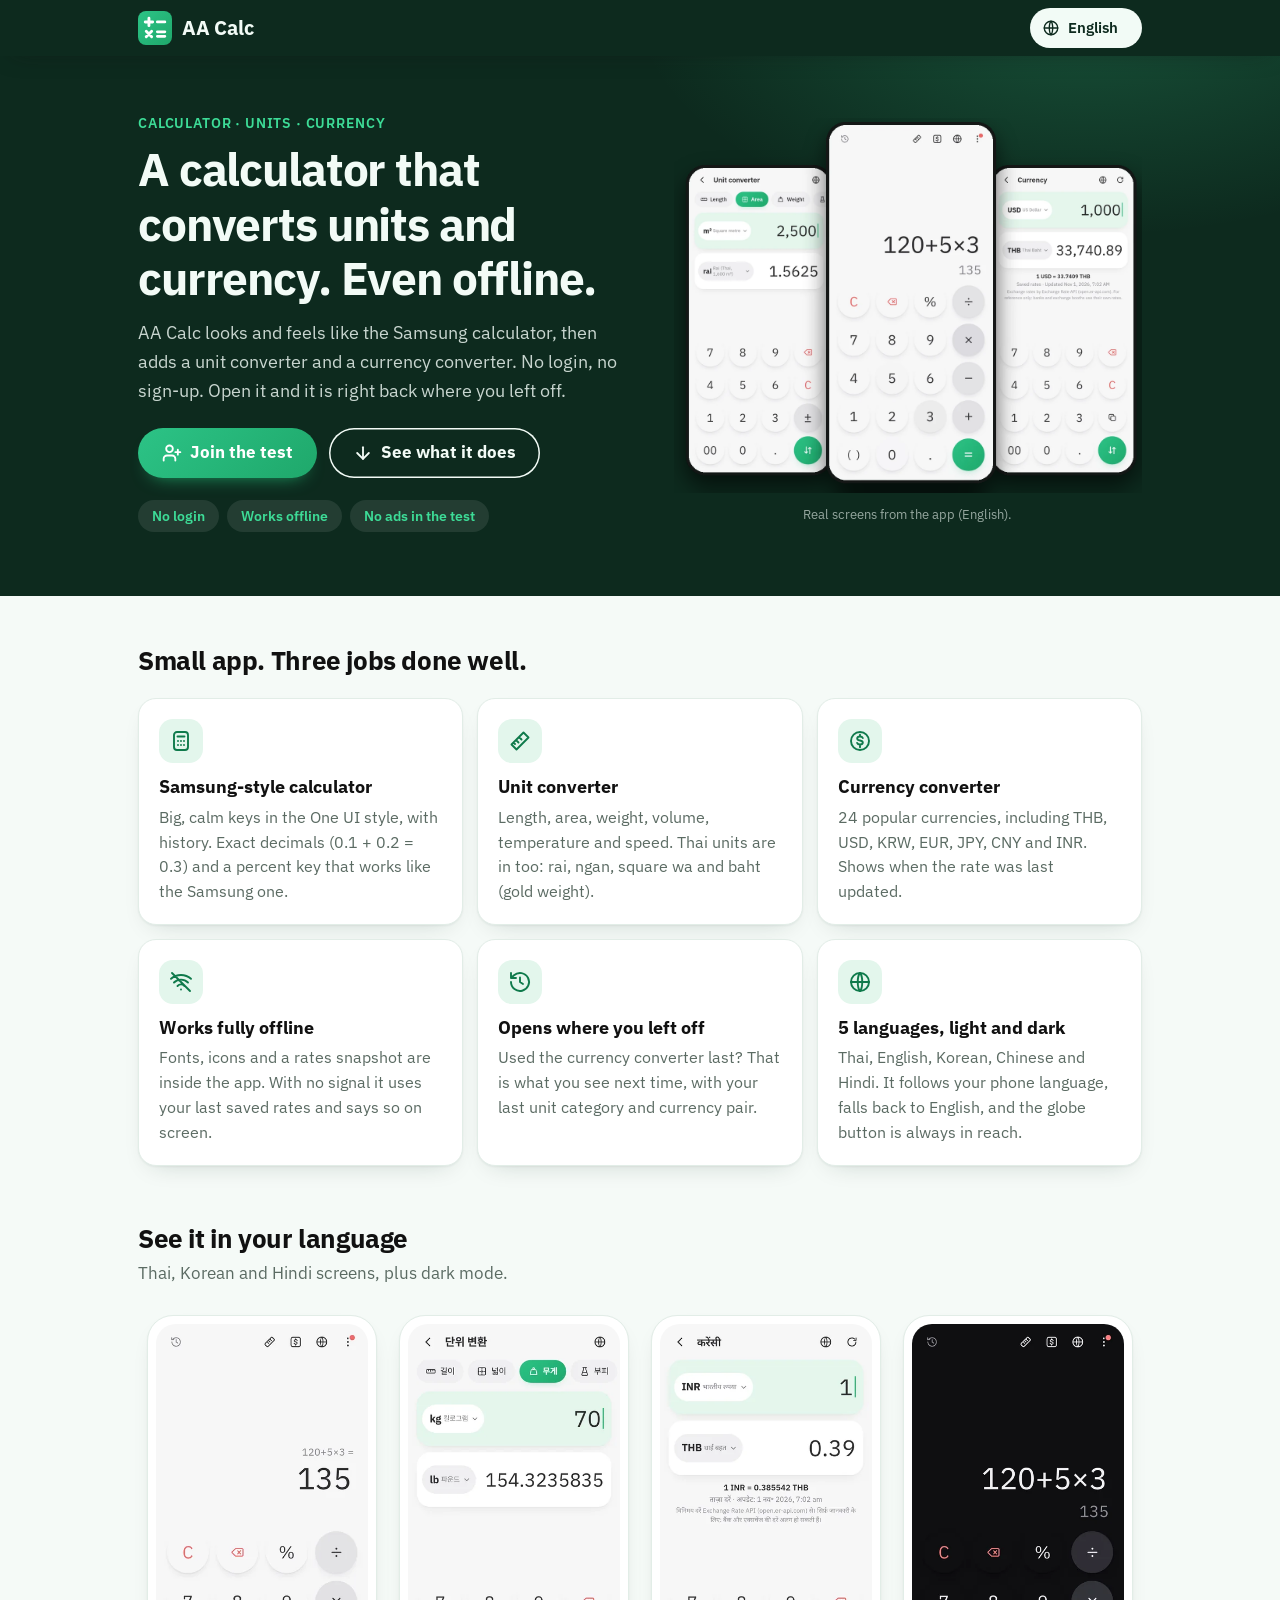
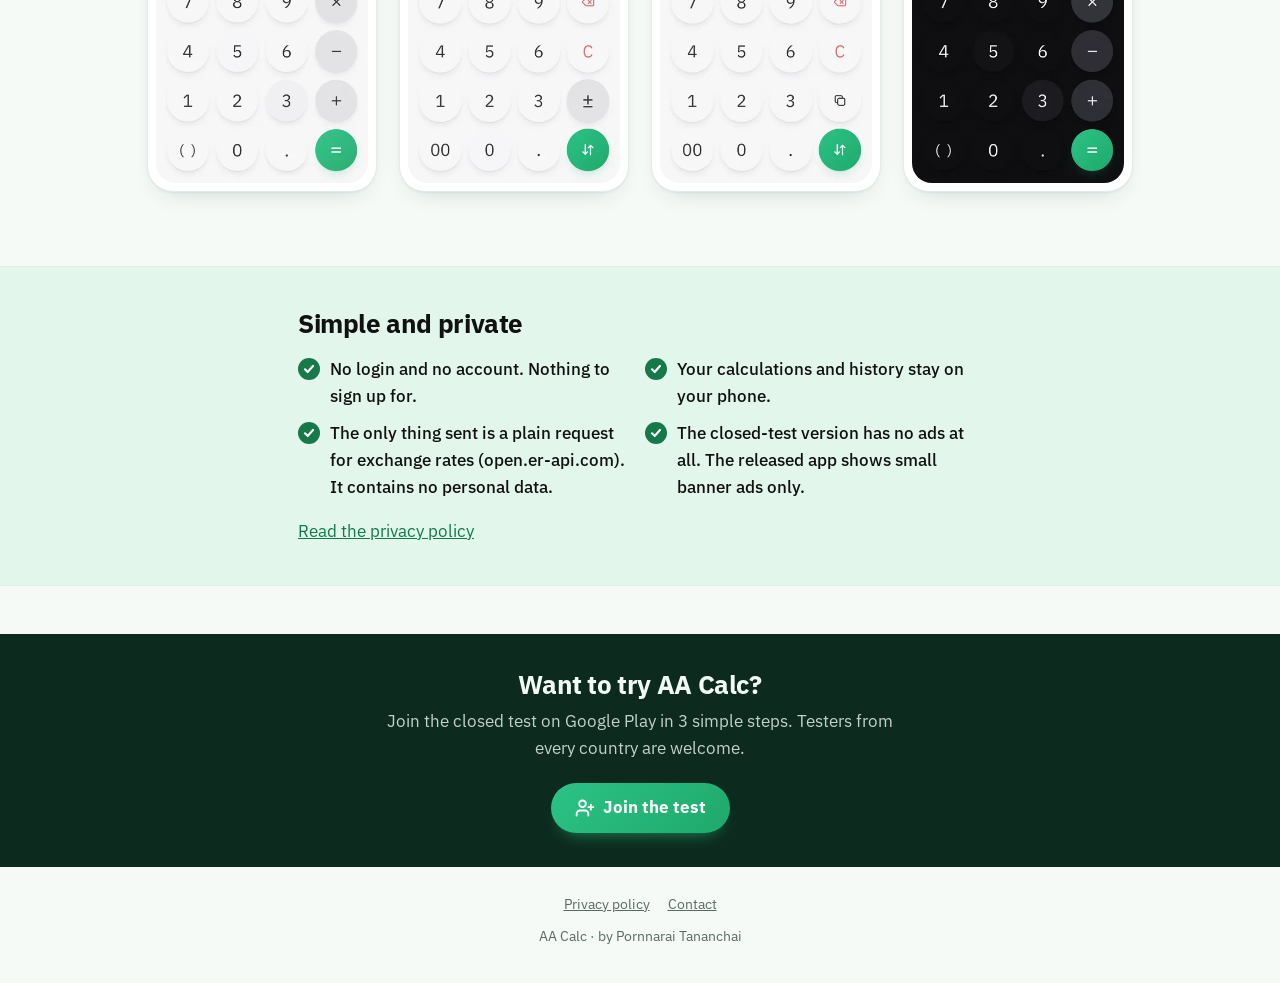
==== docs/index.html @ f70c4721 "AA Calc site: intro, tester join, privacy (5 languages), app version file, tests" ====
<!doctype html>
<html lang="en" data-lang="en">
<head>
<meta charset="utf-8">
<meta name="viewport" content="width=device-width, initial-scale=1, viewport-fit=cover">
<title>AA Calc — Offline Currency, Unit &amp; Calculator app</title>
<meta name="description" content="AA Calc is a Samsung-style calculator with a unit converter and a currency converter. It works fully offline, needs no login and speaks 5 languages. Join the Android closed test.">
<meta name="robots" content="index, follow">
<meta name="theme-color" content="#0d2a1e">
<meta name="color-scheme" content="light dark">
<link rel="canonical" href="https://motoraathailand.github.io/aacalc-site/">
<meta property="og:type" content="website"><meta property="og:site_name" content="AA Calc">
<meta property="og:title" content="AA Calc — Offline Currency, Unit &amp; Calculator app"><meta property="og:description" content="AA Calc is a Samsung-style calculator with a unit converter and a currency converter. It works fully offline, needs no login and speaks 5 languages. Join the Android closed test."><meta property="og:url" content="https://motoraathailand.github.io/aacalc-site/"><meta property="og:image" content="https://motoraathailand.github.io/aacalc-site/assets/img/og.jpg">
<meta name="twitter:card" content="summary_large_image"><meta name="twitter:title" content="AA Calc — Offline Currency, Unit &amp; Calculator app"><meta name="twitter:description" content="AA Calc is a Samsung-style calculator with a unit converter and a currency converter. It works fully offline, needs no login and speaks 5 languages. Join the Android closed test."><meta name="twitter:image" content="https://motoraathailand.github.io/aacalc-site/assets/img/og.jpg">
<link rel="icon" href="assets/icon.svg" type="image/svg+xml"><link rel="apple-touch-icon" href="assets/img/apple-touch-icon.png">
<script>/* language first: ?lang= > saved choice > browser language (th/en/ko/zh/hi by primary subtag) > English */
(function(){var L=['th','en','ko','zh','hi'],l='en',x=0,d=document.documentElement;try{var m=/[?&]lang=(\w\w)/.exec(location.search),s=localStorage.getItem('aacalc.site.lang'),a=navigator.languages&&navigator.languages.length?navigator.languages:[navigator.language],p='';if(m&&L.indexOf(m[1])>-1){l=m[1];x=1}else if(L.indexOf(s)>-1){l=s;x=1}else for(var i=0;i<a.length;i++){p=String(a[i]||'').toLowerCase().split(/[-_]/)[0];if(L.indexOf(p)>-1){l=p;break}}}catch(e){}window.__L=l;window.__LX=x;d.lang=l==='zh'?'zh-Hans':l;d.setAttribute('data-lang',l);if(l!=='en'){d.className+=' lw';setTimeout(function(){d.className=d.className.replace(/\blw\b/,'')},1500)}})();</script>
<link rel="stylesheet" href="assets/motion.css">
<link rel="stylesheet" href="assets/site.css">
</head>
<body data-page="index" data-lang-root>
<header class="hd"><div class="hd-in"><a class="logo" href="index.html" data-int aria-label="AA Calc"><svg viewBox="0 0 64 64" aria-hidden="true"><defs><linearGradient id="lg" x1="0" y1="0" x2="1" y2="1"><stop offset="0" stop-color="#2cc386"/><stop offset="1" stop-color="#1fa86b"/></linearGradient></defs><rect width="64" height="64" rx="15" fill="url(#lg)"/><g stroke="#fff" stroke-width="5.400" stroke-linecap="round" fill="none"><path d="M20.600 13.600v14M13.600 20.600h14M36.500 20.500h14M15.500 38.300l10.200 10.200M25.700 38.300L15.500 48.500M36.500 39.200h14M36.500 47.700h14"/></g></svg><span>AA Calc</span></a><label class="lang"><svg viewBox="0 0 24 24" width="18" height="18" fill="none" stroke="currentColor" stroke-width="1.8" stroke-linecap="round" aria-hidden="true"><circle cx="12" cy="12" r="9"/><path d="M3 12h18M12 3c3 3.200 3 14.800 0 18M12 3c-3 3.200-3 14.800 0 18"/></svg><select id="lang" data-aria="langLabel" aria-label="Language"><option value="th">ไทย</option><option value="en" selected>English</option><option value="ko">한국어</option><option value="zh">简体中文</option><option value="hi">हिन्दी</option></select></label></div></header>
<main id="main">
<section class="hero"><div class="wrap hero-in">
  <div>
    <p data-t="eyebrow" class="eyebrow">Calculator · Units · Currency</p>
    <h1 data-t="h1">A calculator that converts units and currency. Even offline.</h1>
    <p data-t="lead" class="lead">AA Calc looks and feels like the Samsung calculator, then adds a unit converter and a currency converter. No login, no sign-up. Open it and it is right back where you left off.</p>
    <div class="cta"><a class="btn" data-press data-ripple data-int href="join.html"><svg viewBox="0 0 24 24" aria-hidden="true"><path d="M16 21v-2a4 4 0 0 0-4-4H6a4 4 0 0 0-4 4v2"/><circle cx="9" cy="7" r="4"/><line x1="19" x2="19" y1="8" y2="14"/><line x1="22" x2="16" y1="11" y2="11"/></svg><span data-t="ctaJoin">Join the test</span></a><a class="btn ghost" data-press data-ripple href="#features"><svg viewBox="0 0 24 24" aria-hidden="true"><path d="M12 5v14"/><path d="m19 12-7 7-7-7"/></svg><span data-t="ctaMore">See what it does</span></a></div>
    <ul class="chips" data-stagger><li data-t="chip1">No login</li><li data-t="chip2">Works offline</li><li data-t="chip3">No ads in the test</li></ul>
  </div>
  <figure class="hero-shot"><img src="assets/img/hero.webp" width="1200" height="960" alt="Three AA Calc screens on phones: the unit converter, the calculator and the currency converter" data-alt="shotAlt" fetchpriority="high"><figcaption data-t="shotCap">Real screens from the app (English).</figcaption></figure>
</div></section>
<section class="s" id="features"><div class="wrap">
  <h2 data-t="featH">Small app. Three jobs done well.</h2>
  <ul class="grid"><li class="card" data-reveal style="--i:0"><div class="ic"><svg viewBox="0 0 24 24" aria-hidden="true"><rect x="5" y="3" width="14" height="18" rx="3"/><path d="M8.500 7.500h7M9 12h.01M12 12h.01M15 12h.01M9 16h.01M12 16h.01M15 16h.01"/></svg></div><h3 data-t="f1t">Samsung-style calculator</h3><p data-t="f1d">Big, calm keys in the One UI style, with history. Exact decimals (0.1 + 0.2 = 0.3) and a percent key that works like the Samsung one.</p></li><li class="card" data-reveal style="--i:1"><div class="ic"><svg viewBox="0 0 24 24" aria-hidden="true"><path d="M3.500 15.500l12-12 5 5-12 12zM8 11l2.500 2.500M11 8l2.500 2.500M5.500 13.500L7 15"/></svg></div><h3 data-t="f2t">Unit converter</h3><p data-t="f2d">Length, area, weight, volume, temperature and speed. Thai units are in too: rai, ngan, square wa and baht (gold weight).</p></li><li class="card" data-reveal style="--i:2"><div class="ic"><svg viewBox="0 0 24 24" aria-hidden="true"><circle cx="12" cy="12" r="9"/><path d="M14.800 9c-.4-1-1.400-1.500-2.800-1.500-1.700 0-2.800.8-2.800 2s1 1.700 2.800 2 2.800.8 2.800 2-1.100 2-2.800 2c-1.500 0-2.500-.6-2.900-1.600M12 5.800v1.700M12 16.500v1.700"/></svg></div><h3 data-t="f3t">Currency converter</h3><p data-t="f3d">24 popular currencies, including THB, USD, KRW, EUR, JPY, CNY and INR. Shows when the rate was last updated.</p></li><li class="card" data-reveal style="--i:0"><div class="ic"><svg viewBox="0 0 24 24" aria-hidden="true"><path d="M2 8.800a15 15 0 0 1 20 0M5 12.500a10 10 0 0 1 14 0M8.500 16a5 5 0 0 1 7 0M12 19.500h.01M3 3l18 18"/></svg></div><h3 data-t="f4t">Works fully offline</h3><p data-t="f4d">Fonts, icons and a rates snapshot are inside the app. With no signal it uses your last saved rates and says so on screen.</p></li><li class="card" data-reveal style="--i:1"><div class="ic"><svg viewBox="0 0 24 24" aria-hidden="true"><path d="M3 12a9 9 0 1 0 3-6.700L3 8M3 3v5h5M12 7.500V12l3 2"/></svg></div><h3 data-t="f5t">Opens where you left off</h3><p data-t="f5d">Used the currency converter last? That is what you see next time, with your last unit category and currency pair.</p></li><li class="card" data-reveal style="--i:2"><div class="ic"><svg viewBox="0 0 24 24" aria-hidden="true"><circle cx="12" cy="12" r="9"/><path d="M3 12h18M12 3c3 3.200 3 14.800 0 18M12 3c-3 3.200-3 14.800 0 18"/></svg></div><h3 data-t="f6t">5 languages, light and dark</h3><p data-t="f6d">Thai, English, Korean, Chinese and Hindi. It follows your phone language, falls back to English, and the globe button is always in reach.</p></li></ul>
</div></section>
<section class="s"><div class="wrap">
  <h2 data-t="shotsH">See it in your language</h2><p data-t="shotsD" class="sub">Thai, Korean and Hindi screens, plus dark mode.</p>
  <div class="shots"><figure data-reveal><img src="assets/img/shot-th.webp" width="390" height="844" loading="lazy" alt="The AA Calc calculator in Thai" data-alt="g1Alt"></figure><figure data-reveal style="--i:1"><img src="assets/img/shot-ko.webp" width="390" height="844" loading="lazy" alt="The AA Calc unit converter in Korean" data-alt="g2Alt"></figure><figure data-reveal style="--i:2"><img src="assets/img/shot-hi.webp" width="390" height="844" loading="lazy" alt="The AA Calc currency converter in Hindi" data-alt="g3Alt"></figure><figure data-reveal style="--i:3"><img src="assets/img/shot-dark.webp" width="390" height="844" loading="lazy" alt="The AA Calc calculator in dark mode" data-alt="g4Alt"></figure></div>
</div></section>
<section class="band"><div class="wrap narrow">
  <h2 data-t="trustH">Simple and private</h2>
  <ul class="trust"><li data-t="trust1">No login and no account. Nothing to sign up for.</li><li data-t="trust2">Your calculations and history stay on your phone.</li><li data-t="trust3">The only thing sent is a plain request for exchange rates (open.er-api.com). It contains no personal data.</li><li data-t="trust4">The closed-test version has no ads at all. The released app shows small banner ads only.</li></ul>
  <p style="margin-top:16px"><a href="privacy.html" data-int data-t="trustLink">Read the privacy policy</a></p>
</div></section>
<section class="joincta"><div class="wrap">
  <h2 data-t="joinH">Want to try AA Calc?</h2><p data-t="joinD">Join the closed test on Google Play in 3 simple steps. Testers from every country are welcome.</p>
  <a class="btn" data-press data-ripple data-int href="join.html"><svg viewBox="0 0 24 24" aria-hidden="true"><path d="M16 21v-2a4 4 0 0 0-4-4H6a4 4 0 0 0-4 4v2"/><circle cx="9" cy="7" r="4"/><line x1="19" x2="19" y1="8" y2="14"/><line x1="22" x2="16" y1="11" y2="11"/></svg><span data-t="joinB">Join the test</span></a>
</div></section>
</main>
<footer class="ft"><div class="wrap"><div class="links"><a href="privacy.html" data-int data-t="privacy">Privacy policy</a><a href="mailto:motoraathailand@gmail.com" data-t="contact">Contact</a></div><p data-t="made">AA Calc · by Pornnarai Tananchai</p></div></footer>
<script src="assets/strings.js"></script>
<script src="assets/motion.js"></script>
<script src="assets/site.js"></script>
</body>
</html>
---- docs/assets/motion.css ----
/* ======================================================================================================
   AA 앱 공통 모션 표준 — motion.css  (v1, 2026-10-30, 가이드: /workspace/shared/motion-guide.md)
   프레임워크 없음 · 앱 전용 코드 없음 · 앱마다 이 파일을 "복사"해서 쓴다(링크 금지, 양도 대비).
   규칙: transform / opacity 만 움직인다 · 220~450ms(시트·화면 최대 520ms) · 탭을 절대 막지 않는다(fill-mode backwards)
         prefers-reduced-motion 이면 전부 꺼진다(파일 맨 아래).  색 전환(background/border/color)만 예외로 허용(레이아웃 영향 없음).
   ====================================================================================================== */

:root {
  /* ---- 곡선 ---- */
  --m-ease-out: cubic-bezier(.22, 1, .36, 1);     /* 등장·이동의 기본: 빠르게 시작해 아주 부드럽게 멈춤 */
  --m-ease:     cubic-bezier(.4, 0, .2, 1);       /* 표준 이동·색 전환 */
  --m-ease-in:  cubic-bezier(.4, 0, 1, 1);        /* 퇴장(사라질 때) */
  --m-spring:   cubic-bezier(.22, 1, .36, 1);     /* 스프링(오버슈트 없음, 임계감쇠). 아래 @supports 에서 linear() 근사로 교체 */
  /* ---- 길이 ---- */
  --m-fast: 220ms;      /* 눌림 복귀, 칩·알약, 작은 요소 */
  --m-base: 320ms;      /* 카드·목록 한 줄 등장, 언어 전환, 토스트 퇴장 */
  --m-slow: 450ms;      /* 숫자 롤업, 리플, 토스트 등장, 핀 드롭, 즐겨찾기 팝 */
  --m-screen: 400ms;    /* 화면 전환(공유 축 페이드 + 작은 이동) */
  --m-drawer: 440ms;
  --m-sheet: 520ms;     /* 하단 시트·모달: 가장 긴 값 */
  --m-exit: 240ms;      /* 퇴장은 등장보다 짧게 */
  /* ---- 목록 ---- */
  --m-stagger: 36ms;    /* 줄 사이 간격(30~45ms). 최대 10단계 → 마지막 줄도 ≤ 0.36s 만 기다림 */
  --m-shift: 14px;      /* 카드가 올라오는 거리 */
  --m-shift-x: 24px;    /* 화면이 옆에서 들어오는 거리(공유 축) */
}
@supports (animation-timing-function: linear(0, 1)) {
  :root { --m-spring: linear(0, 0.075, 0.228, 0.391, 0.537, 0.657, 0.751, 0.822, 0.874, 0.912, 0.939, 0.958, 0.971, 0.98, 0.987, 0.991, 0.994, 0.996, 0.997, 0.998, 1); }  /* x = 1-(1+9t)e^(-9t) */
}

/* ---------- keyframes (전부 transform / opacity 만) ---------- */
@keyframes m-rise      { from { opacity: 0; transform: translate3d(0, var(--m-shift), 0); } to { opacity: 1; transform: none; } }
@keyframes m-in-x      { from { opacity: 0; transform: translate3d(var(--m-shift-x), 0, 0); } to { opacity: 1; transform: none; } }
@keyframes m-in-x-back { from { opacity: 0; transform: translate3d(calc(var(--m-shift-x) * -.75), 0, 0); } to { opacity: 1; transform: none; } }
@keyframes m-sheet-up  { from { opacity: 0; transform: translate3d(0, 40px, 0); } to { opacity: 1; transform: none; } }
@keyframes m-fade-in   { from { opacity: 0; } to { opacity: 1; } }
@keyframes m-fade-out  { from { opacity: 1; } to { opacity: 0; } }
@keyframes m-drawer-in  { from { transform: translate3d(-100%, 0, 0); } to { transform: none; } }
@keyframes m-drawer-out { from { transform: none; } to { transform: translate3d(-100%, 0, 0); } }
@keyframes m-scale-in  { from { opacity: .35; transform: scale(.9); } to { opacity: 1; transform: none; } }
@keyframes m-pop       { 0% { transform: scale(.7); } 55% { transform: scale(1.08); } 100% { transform: scale(1); } }   /* 즐겨찾기 별: 유일하게 오버슈트(8%)를 쓰는 곳 */
@keyframes m-ring      { from { opacity: .45; transform: scale(.94); } to { opacity: 0; transform: scale(var(--m-ring-scale, 1.12)); } }   /* 누른 컨트롤 주위로 퍼지는 링 (::after). 넓은 버튼은 --m-ring-scale 을 1.04~1.08 로 줄여 화면 밖으로 새지 않게 */
@keyframes m-ripple    { from { opacity: .16; transform: scale(.15); } 60% { opacity: .08; } to { opacity: 0; transform: scale(1); } }
@keyframes m-drop      { 0% { opacity: 0; transform: translate3d(0, -1.25rem, 0) scale(.9); } 100% { opacity: 1; transform: none; } }
@keyframes m-toast-in  { from { opacity: 0; transform: translate3d(0, 22px, 0) scale(.98); } to { opacity: 1; transform: none; } }
@keyframes m-toast-out { from { opacity: 1; transform: none; } to { opacity: 0; transform: translate3d(0, 18px, 0) scale(.98); } }
@keyframes m-lang      { from { opacity: .25; } to { opacity: 1; } }
@keyframes m-shimmer   { from { transform: translate3d(-100%, 0, 0); } to { transform: translate3d(100%, 0, 0); } }     /* 반짝임은 ::after 를 옮김(배경 위치 애니메이션 금지) */
@keyframes m-breathe   { 0%, 100% { transform: scale(1); } 50% { transform: scale(1.05); } }

/* ---------- 한 번 재생하는 등장 클래스 (JS 가 붙였다 뗀다; 둘 다 backwards: 끝나면 아무것도 숨겨지거나 밀려 있지 않음) ---------- */
.m-rise, .m-stagger { animation: m-rise var(--m-base) var(--m-ease-out) backwards; will-change: transform, opacity; }
.m-stagger { animation-delay: calc(var(--i, 0) * var(--m-stagger)); animation-duration: var(--m-slow); }
.m-screen-fwd  { animation: m-in-x var(--m-screen) var(--m-ease-out) backwards; will-change: transform, opacity; }       /* 공유 축: 앞으로 */
.m-screen-back { animation: m-in-x-back var(--m-screen) var(--m-ease-out) backwards; will-change: transform, opacity; }  /* 공유 축: 뒤로 */
.m-sheet       { animation: m-sheet-up var(--m-sheet) var(--m-ease-out) backwards; will-change: transform, opacity; }
.m-fade        { animation: m-fade-in var(--m-base) var(--m-ease) backwards; }
.m-scale-in    { animation: m-scale-in var(--m-base) var(--m-ease-out) backwards; will-change: transform, opacity; }
.m-pop         { animation: m-pop var(--m-slow) var(--m-ease-out); transform-origin: 50% 50%; transform-box: fill-box; will-change: transform; }
.m-ring        { position: relative; }
.m-ring::after { content: ''; position: absolute; inset: 0; border-radius: inherit; pointer-events: none; border: 2px solid currentColor; animation: m-ring var(--m-slow) var(--m-ease-out) forwards; }
.m-drop        { animation: m-drop var(--m-slow) var(--m-ease-out) backwards; animation-delay: var(--d, 0ms); transform-origin: 50% 100%; }
.m-toast       { animation: m-toast-in var(--m-slow) var(--m-ease-out) backwards; }
.m-toast.m-out { animation: m-toast-out var(--m-exit) var(--m-ease-in) forwards; }
.m-lang        { animation: m-lang var(--m-base) var(--m-ease) both; }
.m-scrim-in    { animation: m-fade-in var(--m-drawer) var(--m-ease) backwards; }
.m-drawer-in   { animation: m-drawer-in var(--m-drawer) var(--m-ease-out) backwards; will-change: transform; }
.m-drawer-out  { animation: m-drawer-out var(--m-exit) var(--m-ease-in) forwards; }
.m-scrim-out   { animation: m-fade-out var(--m-exit) var(--m-ease-in) forwards; }
.m-breathe     { animation: m-breathe 2.4s var(--m-ease) infinite; }   /* 아바타 등 "살아 있음" 표시용 */

/* ---------- 누름 피드백: 눌리면 .97 로 살짝, 떼면 스프링(오버슈트 없음)으로 복귀. data-press 또는 앱이 자기 선택자에 같은 규칙을 쓴다 ---------- */
[data-press] { transition: transform var(--m-fast) var(--m-spring); }
[data-press]:active { transform: scale(.97); transition-duration: 120ms; }

/* ---------- 리플 (motion.js 가 .m-rip-w 래퍼를 넣는다; 래퍼는 누른 컨트롤 안에서 잘림) ---------- */
.m-rip-w { position: absolute; inset: 0; border-radius: inherit; overflow: hidden; pointer-events: none; }
.m-rip-w i { position: absolute; border-radius: 50%; background: currentColor; opacity: 0; transform: scale(.15); animation: m-ripple var(--m-slow) var(--m-ease-out) forwards; will-change: transform, opacity; }

/* ---------- 숫자 롤업: 진짜 글자는 처음부터 최종값, 장식용 복사본(::after)이 올라간다 ---------- */
.m-rolling { position: relative; -webkit-text-fill-color: transparent; }
.m-rolling::after { content: attr(data-roll); position: absolute; left: 0; top: 0; white-space: nowrap; -webkit-text-fill-color: currentColor; }

/* ---------- 스켈레톤: 배경 위치가 아니라 ::after 를 translate 로 움직인다 ---------- */
.m-skeleton { position: relative; overflow: hidden; background: color-mix(in srgb, currentColor 8%, transparent); }
.m-skeleton::after { content: ''; position: absolute; inset: 0; background: linear-gradient(100deg, transparent 20%, color-mix(in srgb, currentColor 10%, transparent) 50%, transparent 80%); animation: m-shimmer 1.6s var(--m-ease) infinite; will-change: transform; }

/* ---------- 스크롤 등장: [data-reveal] (motion.js 의 IntersectionObserver 가 .m-in 을 붙임) ---------- */
[data-reveal] { opacity: 0; transform: translate3d(0, var(--m-shift), 0); transition: opacity var(--m-slow) var(--m-ease-out), transform var(--m-slow) var(--m-ease-out); transition-delay: calc(var(--i, 0) * var(--m-stagger)); }
[data-reveal].m-in { opacity: 1; transform: none; }
html:not(.m-js) [data-reveal] { opacity: 1; transform: none; }   /* JS 가 없으면 숨기지 않는다 */

/* ---------- 동작 줄이기: 전부 끈다. 아무것도 숨겨지거나 밀려 있지 않다 ---------- */
@media (prefers-reduced-motion: reduce) {
  *, *::before, *::after { animation: none !important; transition: none !important; scroll-behavior: auto !important; }
  [data-reveal] { opacity: 1 !important; transform: none !important; }
  [data-press]:active { transform: none !important; }
  .m-rip-w { display: none; }
}
---- docs/assets/site.css ----
/* AA Calc site — white/mint + deep green hero + brand green #1ea869 (theme-base.md AA Calc row; tokens from /workspace/aacalc/styles.css).
   Motion = shared AA motion standard only (motion.css tokens --m-*; data-reveal / data-stagger / data-press / data-ripple). Reduced motion: motion.css turns everything off. */
@font-face{font-family:'IBM Plex Sans';font-display:swap;font-weight:400;src:url(fonts/ibm-plex-sans-latin-ext-400-normal.woff2) format("woff2");unicode-range:U+0100-02BA,U+02BD-02C5,U+02C7-02CC,U+02CE-02D7,U+02DD-02FF,U+0304,U+0308,U+0329,U+1D00-1DBF,U+1E00-1E9F,U+1EF2-1EFF,U+2020,U+20A0-20AB,U+20AD-20C0,U+2113,U+2C60-2C7F,U+A720-A7FF}
@font-face{font-family:'IBM Plex Sans';font-display:swap;font-weight:600;src:url(fonts/ibm-plex-sans-latin-ext-600-normal.woff2) format("woff2");unicode-range:U+0100-02BA,U+02BD-02C5,U+02C7-02CC,U+02CE-02D7,U+02DD-02FF,U+0304,U+0308,U+0329,U+1D00-1DBF,U+1E00-1E9F,U+1EF2-1EFF,U+2020,U+20A0-20AB,U+20AD-20C0,U+2113,U+2C60-2C7F,U+A720-A7FF}
@font-face{font-family:'IBM Plex Sans';font-display:swap;font-weight:400;src:url(fonts/ibm-plex-sans-latin-400-normal.woff2) format("woff2");unicode-range:U+0000-00FF,U+0131,U+0152-0153,U+02BB-02BC,U+02C6,U+02DA,U+02DC,U+2000-206F,U+20AC,U+2122,U+2190-2193,U+2212,U+2215,U+FEFF,U+FFFD}
@font-face{font-family:'IBM Plex Sans';font-display:swap;font-weight:500;src:url(fonts/ibm-plex-sans-latin-500-normal.woff2) format("woff2");unicode-range:U+0000-00FF,U+0131,U+0152-0153,U+02BB-02BC,U+02C6,U+02DA,U+02DC,U+2000-206F,U+20AC,U+2122,U+2190-2193,U+2212,U+2215,U+FEFF,U+FFFD}
@font-face{font-family:'IBM Plex Sans';font-display:swap;font-weight:600;src:url(fonts/ibm-plex-sans-latin-600-normal.woff2) format("woff2");unicode-range:U+0000-00FF,U+0131,U+0152-0153,U+02BB-02BC,U+02C6,U+02DA,U+02DC,U+2000-206F,U+20AC,U+2122,U+2190-2193,U+2212,U+2215,U+FEFF,U+FFFD}
@font-face{font-family:'IBM Plex Sans';font-display:swap;font-weight:700;src:url(fonts/ibm-plex-sans-latin-700-normal.woff2) format("woff2");unicode-range:U+0000-00FF,U+0131,U+0152-0153,U+02BB-02BC,U+02C6,U+02DA,U+02DC,U+2000-206F,U+20AC,U+2122,U+2190-2193,U+2212,U+2215,U+FEFF,U+FFFD}
@font-face{font-family:'IBM Plex Sans Thai';font-display:swap;font-weight:400;src:url(fonts/ibm-plex-sans-thai-thai-400-normal.woff2) format("woff2");unicode-range:U+02D7,U+0303,U+0331,U+0E01-0E5B,U+200C-200D,U+25CC}
@font-face{font-family:'IBM Plex Sans Thai';font-display:swap;font-weight:500;src:url(fonts/ibm-plex-sans-thai-thai-500-normal.woff2) format("woff2");unicode-range:U+02D7,U+0303,U+0331,U+0E01-0E5B,U+200C-200D,U+25CC}
@font-face{font-family:'IBM Plex Sans Thai';font-display:swap;font-weight:600;src:url(fonts/ibm-plex-sans-thai-thai-600-normal.woff2) format("woff2");unicode-range:U+02D7,U+0303,U+0331,U+0E01-0E5B,U+200C-200D,U+25CC}
@font-face{font-family:'IBM Plex Sans Thai';font-display:swap;font-weight:700;src:url(fonts/ibm-plex-sans-thai-thai-700-normal.woff2) format("woff2");unicode-range:U+02D7,U+0303,U+0331,U+0E01-0E5B,U+200C-200D,U+25CC}

:root{
  --bg:#f5faf7; --surface:#ffffff; --ink:#111111; --muted:#5b6b63; --line:#e2ede7; --soft:#eef6f1;
  --brand:#1ea869; --brand-ink:#0f7a4b; --brand-soft:#e3f6ec; --on-brand:#ffffff; --brand-grad:linear-gradient(135deg,#2cc386 0%,#1fa86b 100%);
  --charcoal:#0d2a1e; --on-charcoal:#f2fbf6; --gold-on-dark:#3ddc97; --ok:#16794a; --ok-soft:#eaf7ef; --warn:#7a2318; --warn-soft:#fff3ef; --warn-line:#e08a6d;
  --shadow:0 1px 2px rgba(13,42,30,.05),0 10px 26px -14px rgba(13,42,30,.22);
  --radius:18px; --hd:56px;
  --font:"IBM Plex Sans","IBM Plex Sans Thai",system-ui,-apple-system,"Segoe UI",Roboto,sans-serif;
}
@media (prefers-color-scheme:dark){
  :root{--bg:#0e0e12;--surface:#17171d;--ink:#f2f2f5;--muted:#a0a0ab;--line:#2a2a33;--soft:#1f1f27;--brand:#3ddc97;--brand-ink:#3ddc97;--brand-soft:#14301f;--charcoal:#08140f;--warn:#ffb4a0;--warn-soft:#3a1f1c;--warn-line:#8a4a3a;--ok:#4ade80;--ok-soft:#13301f;
    --shadow:0 1px 2px rgba(0,0,0,.4),0 10px 26px -14px rgba(0,0,0,.6)}
}
*{box-sizing:border-box}
html{-webkit-text-size-adjust:100%;scroll-padding-top:calc(var(--hd) + 8px)}
body{margin:0;background:var(--bg);color:var(--ink);font-family:var(--font);font-size:17px;line-height:1.6;-webkit-font-smoothing:antialiased}
html[data-lang=ko] body{font-family:"IBM Plex Sans","Pretendard Variable",Pretendard,"Apple SD Gothic Neo","Malgun Gothic","Noto Sans KR",system-ui,sans-serif;letter-spacing:-.01em}
html[data-lang=zh] body{font-family:"IBM Plex Sans","PingFang SC","Hiragino Sans GB","Microsoft YaHei","Noto Sans SC",system-ui,sans-serif}
html[data-lang=hi] body{font-family:"IBM Plex Sans","Noto Sans Devanagari","Kohinoor Devanagari","Nirmala UI","Mangal",system-ui,sans-serif;line-height:1.7}
html[data-lang=th] body{line-height:1.7}
a{color:var(--brand-ink)}
img,svg{display:block;max-width:100%}
h1,h2,h3,p,ul,ol,figure{margin:0}
.wrap{width:100%;max-width:1040px;margin:0 auto;padding:0 18px}
.narrow{max-width:720px}
.skip{position:absolute;left:12px;top:-64px;z-index:100;background:var(--charcoal);color:#fff;padding:8px 14px;border-radius:12px;text-decoration:none}
.skip:focus{top:8px}
:focus-visible{outline:3px solid var(--brand);outline-offset:2px;border-radius:10px}

/* header: charcoal bar like the app */
.hd{position:sticky;top:0;z-index:50;background:var(--charcoal);color:var(--on-charcoal);box-shadow:0 8px 24px -14px rgba(17,17,17,.5)}
.hd-in{height:var(--hd);max-width:1040px;margin:0 auto;padding:0 18px;display:flex;align-items:center;justify-content:space-between;gap:10px}
.logo{display:flex;align-items:center;gap:10px;color:var(--on-charcoal);text-decoration:none;font-weight:700;font-size:20px;letter-spacing:-.01em;min-height:44px}
.logo svg{width:34px;height:34px;flex:none}
.logo span small{display:block;font-size:11px;font-weight:500;color:var(--gold-on-dark);letter-spacing:.02em;line-height:1;margin-top:1px}
.lang{display:flex;align-items:center;gap:6px;height:40px;padding:0 6px 0 12px;border-radius:999px;background:var(--on-charcoal);color:var(--charcoal)}
.lang select{appearance:none;-webkit-appearance:none;border:0;background:transparent;color:inherit;font:inherit;font-size:15px;font-weight:600;padding:6px 8px 6px 2px;max-width:128px;cursor:pointer}
.lang select option{color:#111}
.back{color:var(--gold-on-dark);text-decoration:none;font-weight:600;font-size:15px;display:inline-flex;align-items:center;gap:6px;min-height:44px}

/* buttons */
.btn{position:relative;overflow:hidden;display:inline-flex;align-items:center;justify-content:center;gap:8px;min-height:50px;padding:10px 24px;border:0;border-radius:999px;background:var(--brand-grad);color:var(--on-brand);font:inherit;font-size:17px;font-weight:700;text-decoration:none;cursor:pointer;box-shadow:0 10px 18px -12px #1fa86b;transition:transform var(--m-fast) var(--m-spring),box-shadow var(--m-fast) var(--m-ease)}
.btn:active{transform:scale(.97);transition-duration:120ms}
.btn svg{width:20px;height:20px;flex:none;fill:none;stroke:currentColor;stroke-width:2.2;stroke-linecap:round;stroke-linejoin:round}
.btn.ghost{background:transparent;color:inherit;box-shadow:inset 0 0 0 1.5px currentColor}
.btn.soft{background:var(--brand-soft);color:var(--brand-ink);box-shadow:none}

/* hero */
.hero{background:radial-gradient(700px 360px at 85% -10%,rgba(61,220,151,.22),transparent 65%),var(--charcoal);color:var(--on-charcoal);padding:34px 0 44px;overflow:hidden}
.hero-in{display:grid;gap:28px;align-items:center}
.eyebrow{font-size:14px;font-weight:600;letter-spacing:.06em;text-transform:uppercase;color:var(--gold-on-dark)}
html[data-lang=th] .eyebrow,html[data-lang=ko] .eyebrow,html[data-lang=zh] .eyebrow,html[data-lang=hi] .eyebrow{letter-spacing:0;text-transform:none;font-size:15px}
h1{font-size:34px;line-height:1.18;font-weight:700;letter-spacing:-.025em;margin:8px 0 14px}
html[data-lang=th] h1,html[data-lang=hi] h1{line-height:1.38}
.lead{font-size:18px;color:rgba(242,251,246,.82);max-width:34em}
.cta{display:flex;flex-wrap:wrap;gap:12px;margin-top:22px}
.hero .btn.ghost{color:var(--on-charcoal)}
.chips{display:flex;flex-wrap:wrap;gap:8px;list-style:none;padding:0;margin:22px 0 0}
.chips li{padding:5px 14px;border-radius:999px;background:rgba(255,255,255,.09);color:var(--gold-on-dark);font-size:14px;font-weight:600}
.hero-shot img{width:100%;height:auto;aspect-ratio:1200/960;background:transparent}
.hero-shot figcaption{margin-top:12px;font-size:13px;color:rgba(242,251,246,.6);text-align:center}

/* sections */
section.s{padding:48px 0 8px}
h2{font-size:26px;line-height:1.25;font-weight:700;letter-spacing:-.015em}
html[data-lang=th] h2,html[data-lang=hi] h2{line-height:1.4}
.sub{color:var(--muted);margin-top:6px}
.grid{display:grid;gap:14px;margin-top:22px;list-style:none;padding:0}
.card{background:var(--surface);border:1px solid var(--line);border-radius:var(--radius);padding:20px;box-shadow:var(--shadow)}
.card .ic{width:44px;height:44px;border-radius:14px;background:var(--brand-soft);display:grid;place-items:center;margin-bottom:12px}
.card .ic svg{width:24px;height:24px;fill:none;stroke:var(--brand-ink);stroke-width:1.9;stroke-linecap:round;stroke-linejoin:round}
.card h3{font-size:18px;line-height:1.3;font-weight:700}
html[data-lang=th] .card h3,html[data-lang=hi] .card h3{line-height:1.45}
.card p{color:var(--muted);font-size:15.5px;margin-top:6px}
.shots{display:flex;gap:14px;margin:22px -18px 0;padding:6px 18px 18px;overflow-x:auto;scroll-snap-type:x mandatory;-webkit-overflow-scrolling:touch}
.shots figure{flex:0 0 min(62vw,250px);scroll-snap-align:center;background:var(--surface);border:1px solid var(--line);border-radius:26px;padding:8px;box-shadow:var(--shadow)}
.shots img{width:100%;height:auto;border-radius:20px;aspect-ratio:390/844}
.band{margin-top:48px;background:var(--brand-soft);padding:40px 0;border-block:1px solid var(--line)}
.trust{list-style:none;padding:0;margin:16px 0 0;display:grid;gap:10px}
.trust li{display:flex;gap:10px;align-items:flex-start;font-weight:500}
.trust li::before{content:"";flex:none;width:22px;height:22px;margin-top:2px;border-radius:50%;background:var(--ok) url("data:image/svg+xml,%3Csvg xmlns='http://www.w3.org/2000/svg' viewBox='0 0 24 24' fill='none' stroke='white' stroke-width='3.2' stroke-linecap='round' stroke-linejoin='round'%3E%3Cpath d='M6 12.5l4 4 8-9'/%3E%3C/svg%3E") center/16px no-repeat}
.soon{margin-top:28px;border:1.5px dashed var(--brand);border-radius:var(--radius);padding:18px 20px;background:var(--surface)}
.soon h3{font-size:17px;display:flex;gap:8px;align-items:center}
.soon p{color:var(--muted);font-size:15.5px;margin-top:4px}
.joincta{margin:48px 0 0;padding:34px 0;background:var(--charcoal);color:var(--on-charcoal);text-align:center}
.joincta p{color:rgba(242,251,246,.8);margin:8px auto 20px;max-width:32em}
.ft{padding:26px 0 36px;text-align:center;font-size:14px;color:var(--muted)}
.ft .links{display:flex;flex-wrap:wrap;gap:6px 18px;justify-content:center;margin-bottom:10px}
.ft a{color:var(--muted)}

/* legal pages */
.legal{padding-top:28px;padding-bottom:8px}
.legal section.lg{display:none}
html[data-lang=th] .legal #s-th,html[data-lang=en] .legal #s-en,html[data-lang=ko] .legal #s-ko,html[data-lang=zh] .legal #s-zh,html[data-lang=hi] .legal #s-hi{display:block}
.legal h1{font-size:30px;margin:0 0 4px}
.legal .meta{color:var(--muted);font-size:14px;margin-bottom:18px}
.legal h2{font-size:20px;margin:26px 0 8px;padding-top:2px}
.legal p,.legal li{font-size:16.5px}
.legal p{margin:8px 0}
.legal ul,.legal ol{margin:8px 0;padding-left:22px}
.legal li{margin:6px 0}
.legal .links{margin:28px 0 0}
.legal .links a{display:inline-block;padding:10px 18px;border-radius:999px;background:var(--brand-soft);font-weight:600;text-decoration:none}
.legal.privacy-toc{}
.legal li::marker{color:var(--brand)}

/* join page */
.jhero{background:radial-gradient(520px 300px at 92% -10%,rgba(61,220,151,.2),transparent 62%),var(--charcoal);color:var(--on-charcoal);padding:22px 0 18px}
.jhero h1{font-size:28px;margin:0 0 12px}
.gmail{display:flex;gap:10px;align-items:center;padding:10px 12px;border-radius:16px;background:var(--warn-soft);border:2px solid var(--warn-line);color:var(--warn)}
.gmail svg{flex:none;width:30px;height:30px;fill:none;stroke:currentColor;stroke-width:1.9;stroke-linecap:round;stroke-linejoin:round}
.gmail b{display:block;font-size:17px;line-height:1.3}
.gmail span{display:block;font-size:13.5px;line-height:1.4;margin-top:1px;opacity:.92}
.prog{display:flex;align-items:center;gap:10px;margin-top:12px}
.bar{flex:1;height:8px;border-radius:99px;background:rgba(255,255,255,.16);overflow:hidden}
.bar i{display:block;height:100%;width:100%;border-radius:inherit;background:var(--brand-grad);transform-origin:0 50%;transform:scaleX(0);transition:transform var(--m-slow) var(--m-ease-out)}
.prog p{flex:none;font-size:14px;font-weight:600;color:var(--gold-on-dark)}
.steps{padding-top:16px}
.cards{list-style:none;margin:0;padding:0;display:grid;gap:12px}
.step{display:grid;grid-template-columns:76px 1fr;gap:14px;align-items:center;padding:14px;border-radius:22px;background:var(--surface);border:1.5px solid var(--line);box-shadow:var(--shadow);transition:border-color var(--m-base) var(--m-ease),background-color var(--m-base) var(--m-ease)}
.step.done{border-color:var(--ok);background:linear-gradient(180deg,var(--ok-soft),var(--surface) 70%)}
.pic{width:76px;height:76px;border-radius:22px;background:var(--charcoal);display:grid;place-items:center}
.pic svg{width:44px;height:44px;fill:none;stroke:var(--gold-on-dark);stroke-width:1.7;stroke-linecap:round;stroke-linejoin:round}
.body{min-width:0}
.head{display:flex;align-items:center;gap:10px;flex-wrap:wrap}
.num{position:relative;flex:none;width:44px;height:44px;padding:0;border:0;border-radius:50%;cursor:pointer;background:var(--brand-grad);color:var(--on-brand);display:grid;place-items:center;font:inherit;font-weight:700;font-size:19px;transition:background-color var(--m-fast) var(--m-ease),transform var(--m-fast) var(--m-spring)}
.num:active{transform:scale(.94);transition-duration:120ms}
.num svg{position:absolute;inset:0;margin:auto;width:26px;height:26px;fill:none;stroke:#fff;stroke-width:3.2;stroke-linecap:round;stroke-linejoin:round;opacity:0;transform:scale(.6);transition:opacity var(--m-fast) var(--m-ease),transform var(--m-fast) var(--m-ease-out)}
.num span{transition:opacity var(--m-fast) var(--m-ease)}
.step.done .num{background:var(--ok);color:#fff}
.step.done .num span{opacity:0}.step.done .num svg{opacity:1;transform:none}
.step h2{font-size:21px;line-height:1.25}
.chip{font-style:normal;font-size:11.5px;font-weight:700;line-height:1;color:var(--warn);background:var(--warn-soft);border:1px solid var(--warn-line);border-radius:99px;padding:4px 8px}
.desc{font-size:14.5px;line-height:1.45;color:var(--muted);margin:4px 0 8px}
.step .btn{width:100%;min-height:48px;font-size:16.5px}
.step.done .btn{background:var(--ok);color:#fff;box-shadow:none}
.step[data-locked] .btn{opacity:.5;filter:saturate(.5);cursor:not-allowed}
.pend{margin-top:10px;padding:10px 14px;border-radius:14px;background:var(--brand-soft);color:var(--brand-ink);font-size:14.5px;font-weight:600}
.pend.nudge{animation:m-pop var(--m-slow) var(--m-ease-out)}
.remind{display:flex;align-items:center;gap:8px;justify-content:center;margin-top:14px;color:var(--brand-ink);font-size:15px;font-weight:600;text-align:center}
.all{display:flex;gap:12px;align-items:center;margin-top:12px;padding:14px;border-radius:20px;background:linear-gradient(135deg,#16794a,#1f9a62);color:#fff}
.all[hidden]{display:none}
.all:not([hidden]){animation:m-scale-in var(--m-slow) var(--m-ease-out) backwards}
.all>svg{flex:none;width:40px;height:40px;fill:none;stroke:#fff;stroke-width:3;stroke-linecap:round;stroke-linejoin:round}
.all b{font-size:19px}.all p{font-size:15px;opacity:.95;margin-top:2px}
.retry{margin-top:12px;text-align:center}
.two{display:grid;gap:14px;margin-top:26px}
.panel{padding:18px;border-radius:20px;border:1.5px solid var(--line);background:var(--surface);box-shadow:var(--shadow)}
.panel h2{font-size:18px}
.panel .row{margin-top:12px}
.note{color:var(--muted);font-size:14.5px;margin-top:8px;min-height:1.2em}
.qr img{width:168px;height:168px;margin:12px 0 2px;border-radius:12px;background:#fff}
.faq{margin-top:28px}.faq h2{font-size:22px;margin-bottom:12px}
.faqs{display:grid;gap:8px}
details{border:1.5px solid var(--line);border-radius:16px;background:var(--surface);overflow:hidden}
summary{list-style:none;cursor:pointer;min-height:52px;display:flex;align-items:center;justify-content:space-between;gap:10px;padding:10px 16px;font-weight:600;font-size:16.5px}
summary::-webkit-details-marker{display:none}
summary::after{content:"";flex:none;width:10px;height:10px;border-right:2.4px solid var(--brand);border-bottom:2.4px solid var(--brand);transform:rotate(45deg) translateY(-2px);transition:transform var(--m-base) var(--m-ease-out)}
details[open] summary::after{transform:rotate(-135deg) translateY(-2px)}
details[open]>p{animation:m-fade-in var(--m-base) var(--m-ease) backwards}
details>p{padding:0 16px 16px;color:var(--muted);font-size:15.5px}

/* first paint in a non-English language: hidden until site.js has swapped the baked English text (the head script also un-hides after 1.5 s) */
html.lw body{opacity:0}

@media (min-width:760px){
  h1{font-size:46px}.jhero h1{font-size:34px}
  .hero{padding:56px 0 64px}.hero-in{grid-template-columns:1.05fr 1fr;gap:44px}
  .grid{grid-template-columns:repeat(3,1fr)}
  .shots{margin:22px 0 0;padding:6px 0 18px;overflow:visible;justify-content:center;gap:22px}.shots figure{flex:0 1 230px}
  .two{grid-template-columns:1fr 1fr}
  .trust{grid-template-columns:1fr 1fr}
}
@media (max-width:420px){.step{grid-template-columns:60px 1fr;gap:10px;padding:12px}.pic{width:60px;height:60px;border-radius:18px}.pic svg{width:34px;height:34px}.logo span small{display:none}}
@media (prefers-reduced-motion:reduce){.pend.nudge,.all:not([hidden]),details[open]>p{animation:none}.bar i,.num svg,summary::after{transition:none}}

/* in-app browser hint on /join (Facebook, LINE, Instagram...) */
.iab{display:flex;gap:10px;align-items:flex-start;margin-top:12px;padding:12px;border-radius:16px;background:#fff8e1;border:2px solid #f2b705;color:#4a3700}
.iab[hidden]{display:none}
.iab>svg{flex:none;width:28px;height:28px;fill:none;stroke:#a67c00;stroke-width:1.9;stroke-linecap:round;stroke-linejoin:round}
.iab b{display:block;font-size:17px;line-height:1.4;color:#5c4300}
.iab span{display:block;font-size:14px;line-height:1.5;margin-top:2px}
.iabrow{display:flex;flex-wrap:wrap;gap:8px;margin-top:8px}
.iabrow .btn{min-height:44px;padding:8px 14px;font-size:15px}
.iab small{display:block;min-height:1em;margin-top:4px;font-size:13px}
.iab .btn.ghost{color:#4a3700}
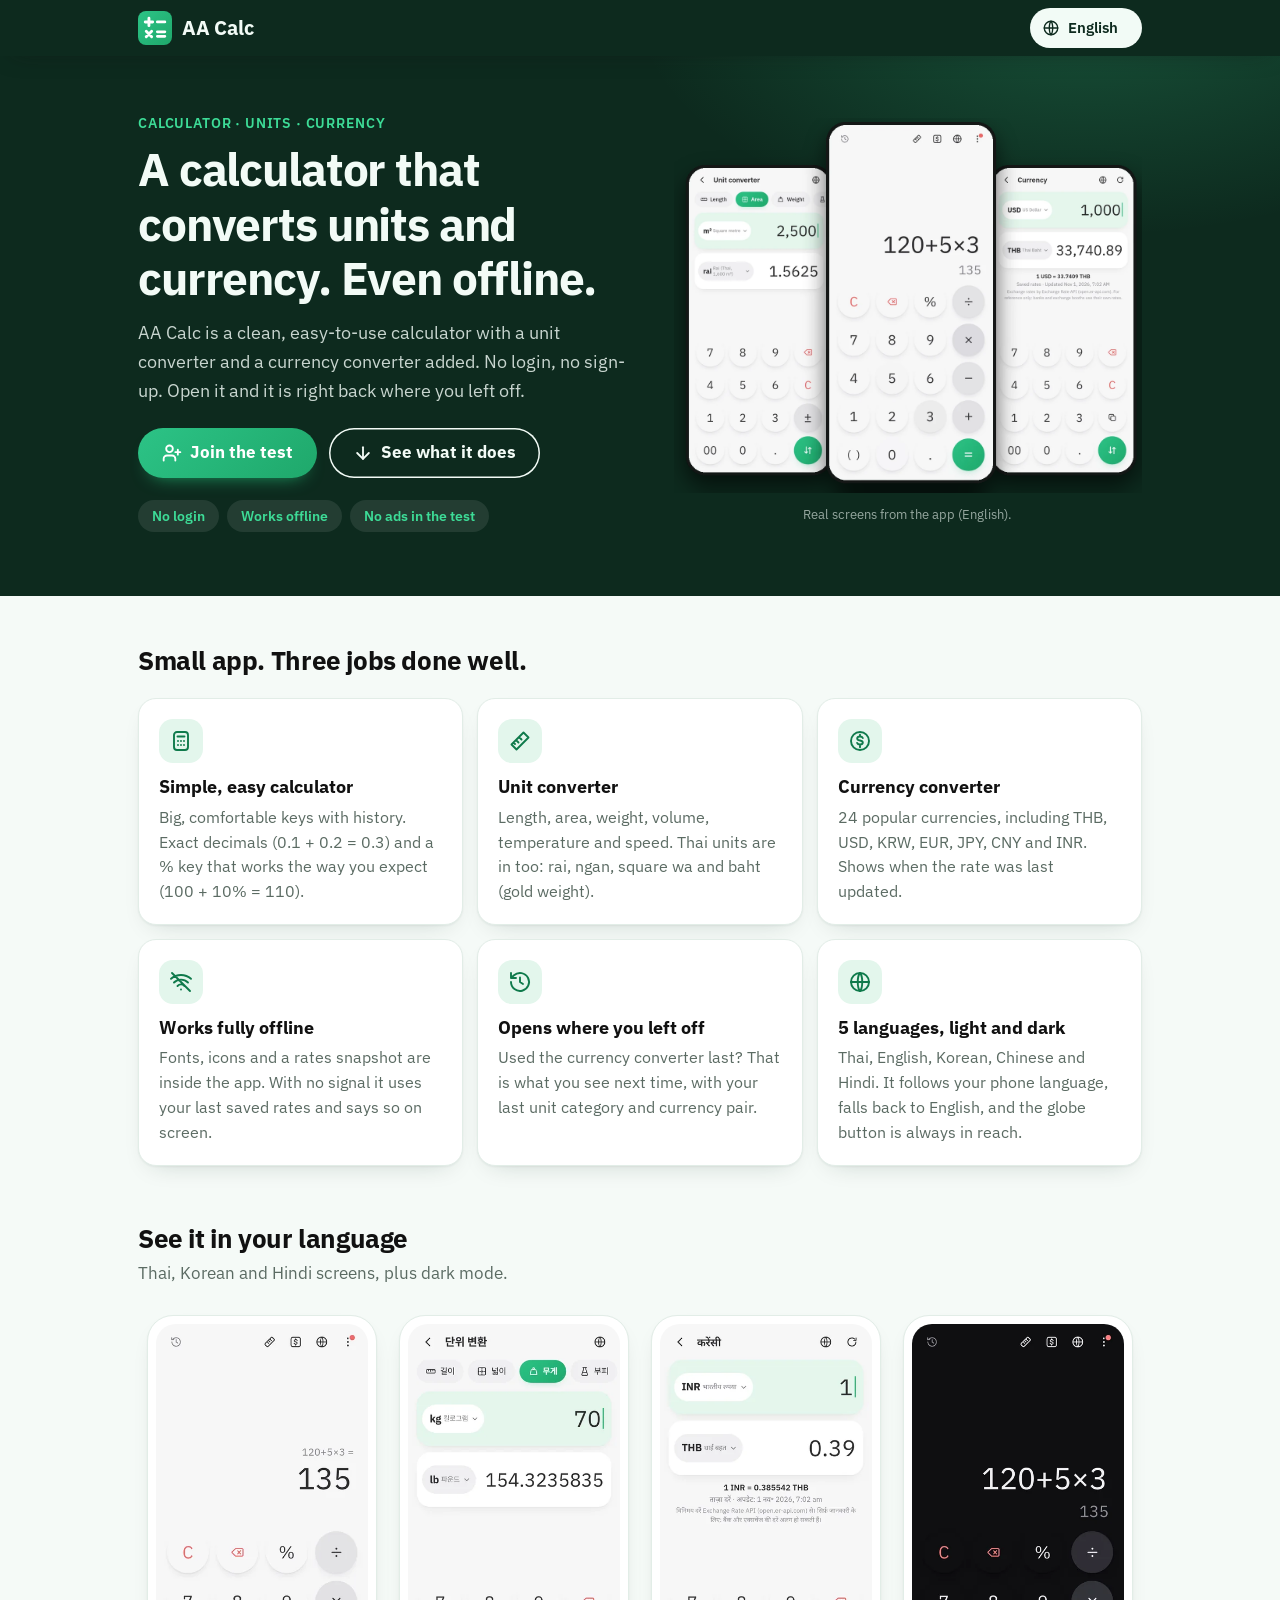
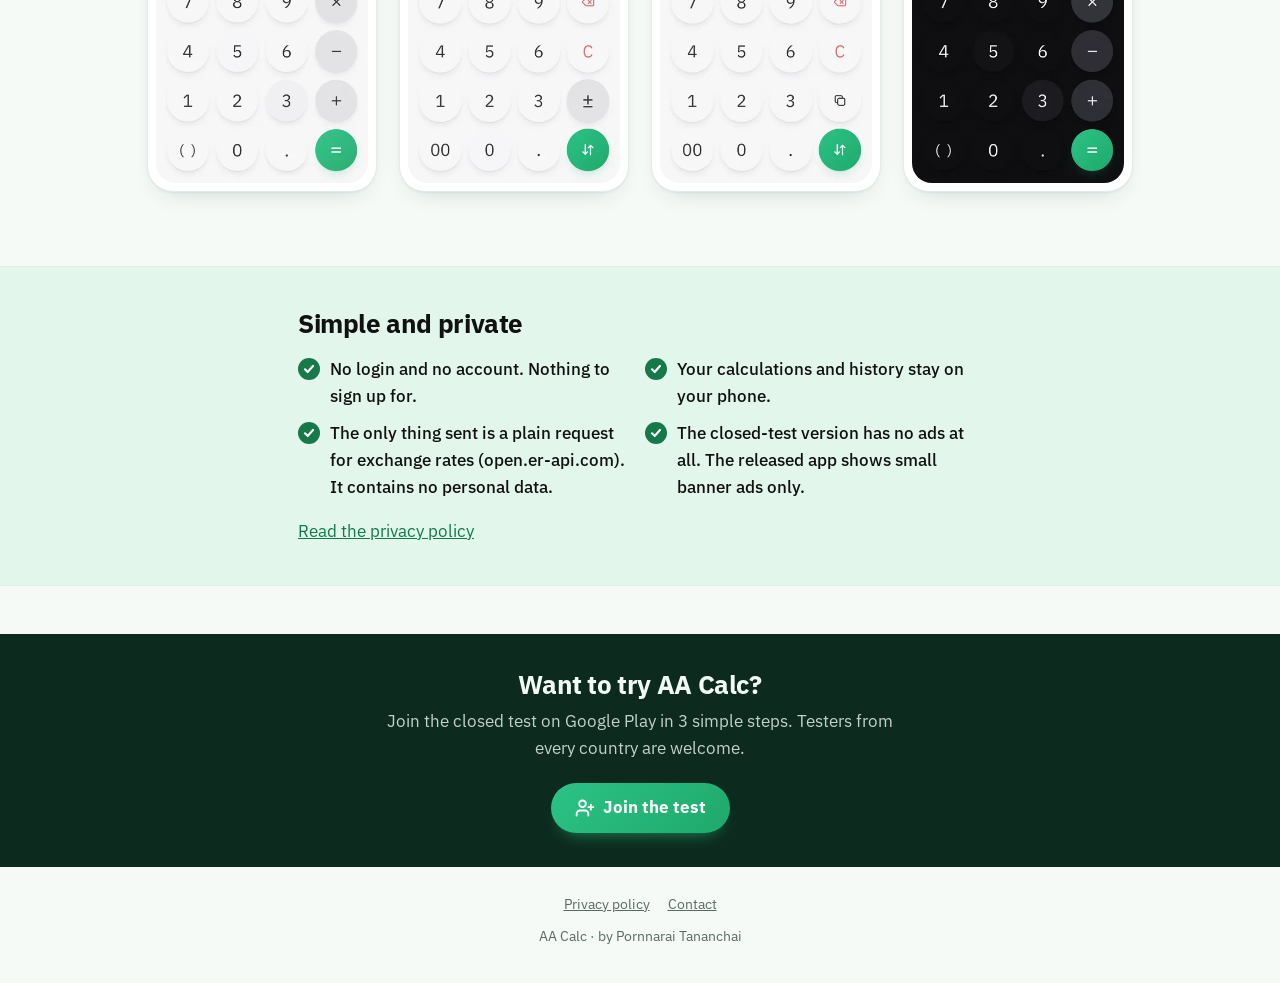
==== commit b0d650aa: "Remove all Samsung / One UI wording (5 languages); neutral copy" ====
--- a/docs/index.html
+++ b/docs/index.html
@@ -4,14 +4,14 @@
 <meta charset="utf-8">
 <meta name="viewport" content="width=device-width, initial-scale=1, viewport-fit=cover">
 <title>AA Calc — Offline Currency, Unit &amp; Calculator app</title>
-<meta name="description" content="AA Calc is a Samsung-style calculator with a unit converter and a currency converter. It works fully offline, needs no login and speaks 5 languages. Join the Android closed test.">
+<meta name="description" content="AA Calc is a simple calculator with a unit converter and a currency converter. It works fully offline, needs no login and speaks 5 languages. Join the Android closed test.">
 <meta name="robots" content="index, follow">
 <meta name="theme-color" content="#0d2a1e">
 <meta name="color-scheme" content="light dark">
 <link rel="canonical" href="https://motoraathailand.github.io/aacalc-site/">
 <meta property="og:type" content="website"><meta property="og:site_name" content="AA Calc">
-<meta property="og:title" content="AA Calc — Offline Currency, Unit &amp; Calculator app"><meta property="og:description" content="AA Calc is a Samsung-style calculator with a unit converter and a currency converter. It works fully offline, needs no login and speaks 5 languages. Join the Android closed test."><meta property="og:url" content="https://motoraathailand.github.io/aacalc-site/"><meta property="og:image" content="https://motoraathailand.github.io/aacalc-site/assets/img/og.jpg">
-<meta name="twitter:card" content="summary_large_image"><meta name="twitter:title" content="AA Calc — Offline Currency, Unit &amp; Calculator app"><meta name="twitter:description" content="AA Calc is a Samsung-style calculator with a unit converter and a currency converter. It works fully offline, needs no login and speaks 5 languages. Join the Android closed test."><meta name="twitter:image" content="https://motoraathailand.github.io/aacalc-site/assets/img/og.jpg">
+<meta property="og:title" content="AA Calc — Offline Currency, Unit &amp; Calculator app"><meta property="og:description" content="AA Calc is a simple calculator with a unit converter and a currency converter. It works fully offline, needs no login and speaks 5 languages. Join the Android closed test."><meta property="og:url" content="https://motoraathailand.github.io/aacalc-site/"><meta property="og:image" content="https://motoraathailand.github.io/aacalc-site/assets/img/og.jpg">
+<meta name="twitter:card" content="summary_large_image"><meta name="twitter:title" content="AA Calc — Offline Currency, Unit &amp; Calculator app"><meta name="twitter:description" content="AA Calc is a simple calculator with a unit converter and a currency converter. It works fully offline, needs no login and speaks 5 languages. Join the Android closed test."><meta name="twitter:image" content="https://motoraathailand.github.io/aacalc-site/assets/img/og.jpg">
 <link rel="icon" href="assets/icon.svg" type="image/svg+xml"><link rel="apple-touch-icon" href="assets/img/apple-touch-icon.png">
 <script>/* language first: ?lang= > saved choice > browser language (th/en/ko/zh/hi by primary subtag) > English */
 (function(){var L=['th','en','ko','zh','hi'],l='en',x=0,d=document.documentElement;try{var m=/[?&]lang=(\w\w)/.exec(location.search),s=localStorage.getItem('aacalc.site.lang'),a=navigator.languages&&navigator.languages.length?navigator.languages:[navigator.language],p='';if(m&&L.indexOf(m[1])>-1){l=m[1];x=1}else if(L.indexOf(s)>-1){l=s;x=1}else for(var i=0;i<a.length;i++){p=String(a[i]||'').toLowerCase().split(/[-_]/)[0];if(L.indexOf(p)>-1){l=p;break}}}catch(e){}window.__L=l;window.__LX=x;d.lang=l==='zh'?'zh-Hans':l;d.setAttribute('data-lang',l);if(l!=='en'){d.className+=' lw';setTimeout(function(){d.className=d.className.replace(/\blw\b/,'')},1500)}})();</script>
@@ -25,7 +25,7 @@
   <div>
     <p data-t="eyebrow" class="eyebrow">Calculator · Units · Currency</p>
     <h1 data-t="h1">A calculator that converts units and currency. Even offline.</h1>
-    <p data-t="lead" class="lead">AA Calc looks and feels like the Samsung calculator, then adds a unit converter and a currency converter. No login, no sign-up. Open it and it is right back where you left off.</p>
+    <p data-t="lead" class="lead">AA Calc is a clean, easy-to-use calculator with a unit converter and a currency converter added. No login, no sign-up. Open it and it is right back where you left off.</p>
     <div class="cta"><a class="btn" data-press data-ripple data-int href="join.html"><svg viewBox="0 0 24 24" aria-hidden="true"><path d="M16 21v-2a4 4 0 0 0-4-4H6a4 4 0 0 0-4 4v2"/><circle cx="9" cy="7" r="4"/><line x1="19" x2="19" y1="8" y2="14"/><line x1="22" x2="16" y1="11" y2="11"/></svg><span data-t="ctaJoin">Join the test</span></a><a class="btn ghost" data-press data-ripple href="#features"><svg viewBox="0 0 24 24" aria-hidden="true"><path d="M12 5v14"/><path d="m19 12-7 7-7-7"/></svg><span data-t="ctaMore">See what it does</span></a></div>
     <ul class="chips" data-stagger><li data-t="chip1">No login</li><li data-t="chip2">Works offline</li><li data-t="chip3">No ads in the test</li></ul>
   </div>
@@ -33,7 +33,7 @@
 </div></section>
 <section class="s" id="features"><div class="wrap">
   <h2 data-t="featH">Small app. Three jobs done well.</h2>
-  <ul class="grid"><li class="card" data-reveal style="--i:0"><div class="ic"><svg viewBox="0 0 24 24" aria-hidden="true"><rect x="5" y="3" width="14" height="18" rx="3"/><path d="M8.500 7.500h7M9 12h.01M12 12h.01M15 12h.01M9 16h.01M12 16h.01M15 16h.01"/></svg></div><h3 data-t="f1t">Samsung-style calculator</h3><p data-t="f1d">Big, calm keys in the One UI style, with history. Exact decimals (0.1 + 0.2 = 0.3) and a percent key that works like the Samsung one.</p></li><li class="card" data-reveal style="--i:1"><div class="ic"><svg viewBox="0 0 24 24" aria-hidden="true"><path d="M3.500 15.500l12-12 5 5-12 12zM8 11l2.500 2.500M11 8l2.500 2.500M5.500 13.500L7 15"/></svg></div><h3 data-t="f2t">Unit converter</h3><p data-t="f2d">Length, area, weight, volume, temperature and speed. Thai units are in too: rai, ngan, square wa and baht (gold weight).</p></li><li class="card" data-reveal style="--i:2"><div class="ic"><svg viewBox="0 0 24 24" aria-hidden="true"><circle cx="12" cy="12" r="9"/><path d="M14.800 9c-.4-1-1.400-1.500-2.800-1.500-1.700 0-2.800.8-2.800 2s1 1.700 2.800 2 2.800.8 2.800 2-1.100 2-2.800 2c-1.500 0-2.500-.6-2.900-1.600M12 5.800v1.700M12 16.500v1.700"/></svg></div><h3 data-t="f3t">Currency converter</h3><p data-t="f3d">24 popular currencies, including THB, USD, KRW, EUR, JPY, CNY and INR. Shows when the rate was last updated.</p></li><li class="card" data-reveal style="--i:0"><div class="ic"><svg viewBox="0 0 24 24" aria-hidden="true"><path d="M2 8.800a15 15 0 0 1 20 0M5 12.500a10 10 0 0 1 14 0M8.500 16a5 5 0 0 1 7 0M12 19.500h.01M3 3l18 18"/></svg></div><h3 data-t="f4t">Works fully offline</h3><p data-t="f4d">Fonts, icons and a rates snapshot are inside the app. With no signal it uses your last saved rates and says so on screen.</p></li><li class="card" data-reveal style="--i:1"><div class="ic"><svg viewBox="0 0 24 24" aria-hidden="true"><path d="M3 12a9 9 0 1 0 3-6.700L3 8M3 3v5h5M12 7.500V12l3 2"/></svg></div><h3 data-t="f5t">Opens where you left off</h3><p data-t="f5d">Used the currency converter last? That is what you see next time, with your last unit category and currency pair.</p></li><li class="card" data-reveal style="--i:2"><div class="ic"><svg viewBox="0 0 24 24" aria-hidden="true"><circle cx="12" cy="12" r="9"/><path d="M3 12h18M12 3c3 3.200 3 14.800 0 18M12 3c-3 3.200-3 14.800 0 18"/></svg></div><h3 data-t="f6t">5 languages, light and dark</h3><p data-t="f6d">Thai, English, Korean, Chinese and Hindi. It follows your phone language, falls back to English, and the globe button is always in reach.</p></li></ul>
+  <ul class="grid"><li class="card" data-reveal style="--i:0"><div class="ic"><svg viewBox="0 0 24 24" aria-hidden="true"><rect x="5" y="3" width="14" height="18" rx="3"/><path d="M8.500 7.500h7M9 12h.01M12 12h.01M15 12h.01M9 16h.01M12 16h.01M15 16h.01"/></svg></div><h3 data-t="f1t">Simple, easy calculator</h3><p data-t="f1d">Big, comfortable keys with history. Exact decimals (0.1 + 0.2 = 0.3) and a % key that works the way you expect (100 + 10% = 110).</p></li><li class="card" data-reveal style="--i:1"><div class="ic"><svg viewBox="0 0 24 24" aria-hidden="true"><path d="M3.500 15.500l12-12 5 5-12 12zM8 11l2.500 2.500M11 8l2.500 2.500M5.500 13.500L7 15"/></svg></div><h3 data-t="f2t">Unit converter</h3><p data-t="f2d">Length, area, weight, volume, temperature and speed. Thai units are in too: rai, ngan, square wa and baht (gold weight).</p></li><li class="card" data-reveal style="--i:2"><div class="ic"><svg viewBox="0 0 24 24" aria-hidden="true"><circle cx="12" cy="12" r="9"/><path d="M14.800 9c-.4-1-1.400-1.500-2.800-1.500-1.700 0-2.800.8-2.800 2s1 1.700 2.800 2 2.800.8 2.800 2-1.100 2-2.800 2c-1.500 0-2.500-.6-2.900-1.600M12 5.800v1.700M12 16.500v1.700"/></svg></div><h3 data-t="f3t">Currency converter</h3><p data-t="f3d">24 popular currencies, including THB, USD, KRW, EUR, JPY, CNY and INR. Shows when the rate was last updated.</p></li><li class="card" data-reveal style="--i:0"><div class="ic"><svg viewBox="0 0 24 24" aria-hidden="true"><path d="M2 8.800a15 15 0 0 1 20 0M5 12.500a10 10 0 0 1 14 0M8.500 16a5 5 0 0 1 7 0M12 19.500h.01M3 3l18 18"/></svg></div><h3 data-t="f4t">Works fully offline</h3><p data-t="f4d">Fonts, icons and a rates snapshot are inside the app. With no signal it uses your last saved rates and says so on screen.</p></li><li class="card" data-reveal style="--i:1"><div class="ic"><svg viewBox="0 0 24 24" aria-hidden="true"><path d="M3 12a9 9 0 1 0 3-6.700L3 8M3 3v5h5M12 7.500V12l3 2"/></svg></div><h3 data-t="f5t">Opens where you left off</h3><p data-t="f5d">Used the currency converter last? That is what you see next time, with your last unit category and currency pair.</p></li><li class="card" data-reveal style="--i:2"><div class="ic"><svg viewBox="0 0 24 24" aria-hidden="true"><circle cx="12" cy="12" r="9"/><path d="M3 12h18M12 3c3 3.200 3 14.800 0 18M12 3c-3 3.200-3 14.800 0 18"/></svg></div><h3 data-t="f6t">5 languages, light and dark</h3><p data-t="f6d">Thai, English, Korean, Chinese and Hindi. It follows your phone language, falls back to English, and the globe button is always in reach.</p></li></ul>
 </div></section>
 <section class="s"><div class="wrap">
   <h2 data-t="shotsH">See it in your language</h2><p data-t="shotsD" class="sub">Thai, Korean and Hindi screens, plus dark mode.</p>
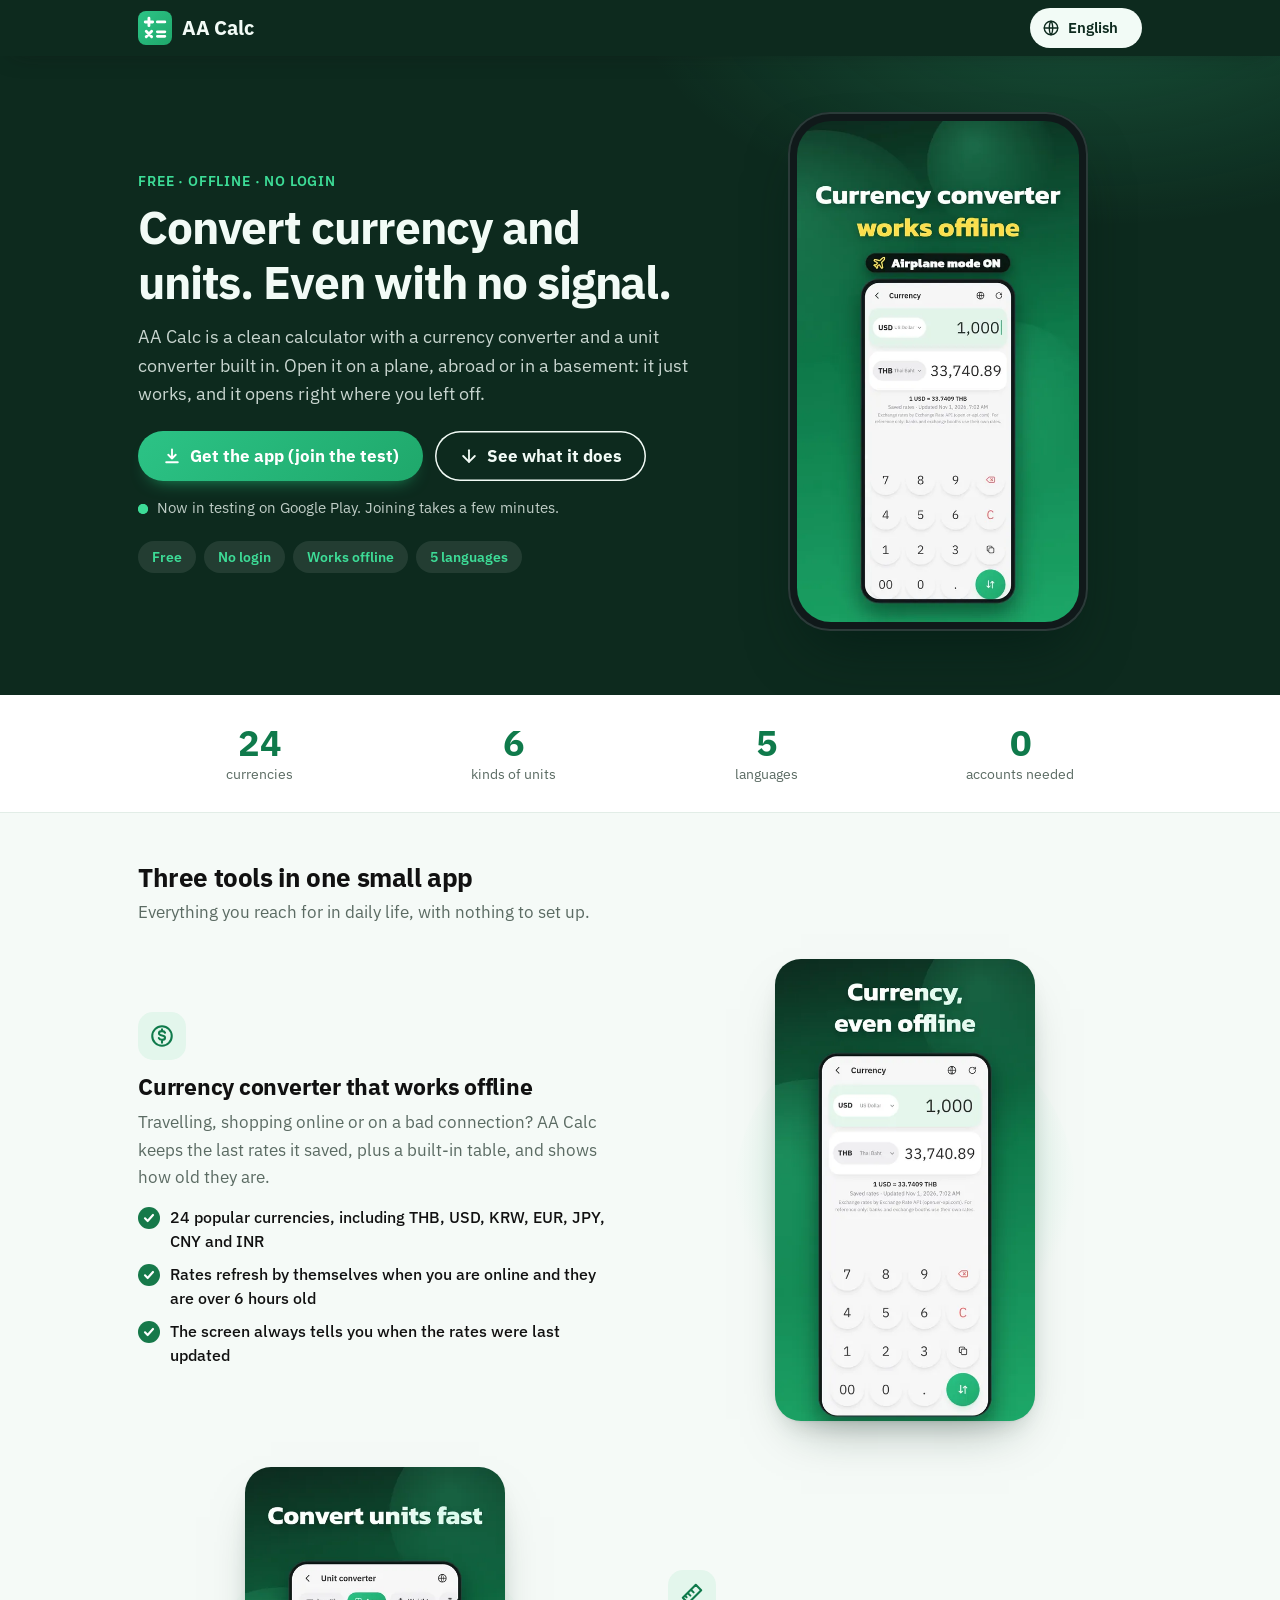
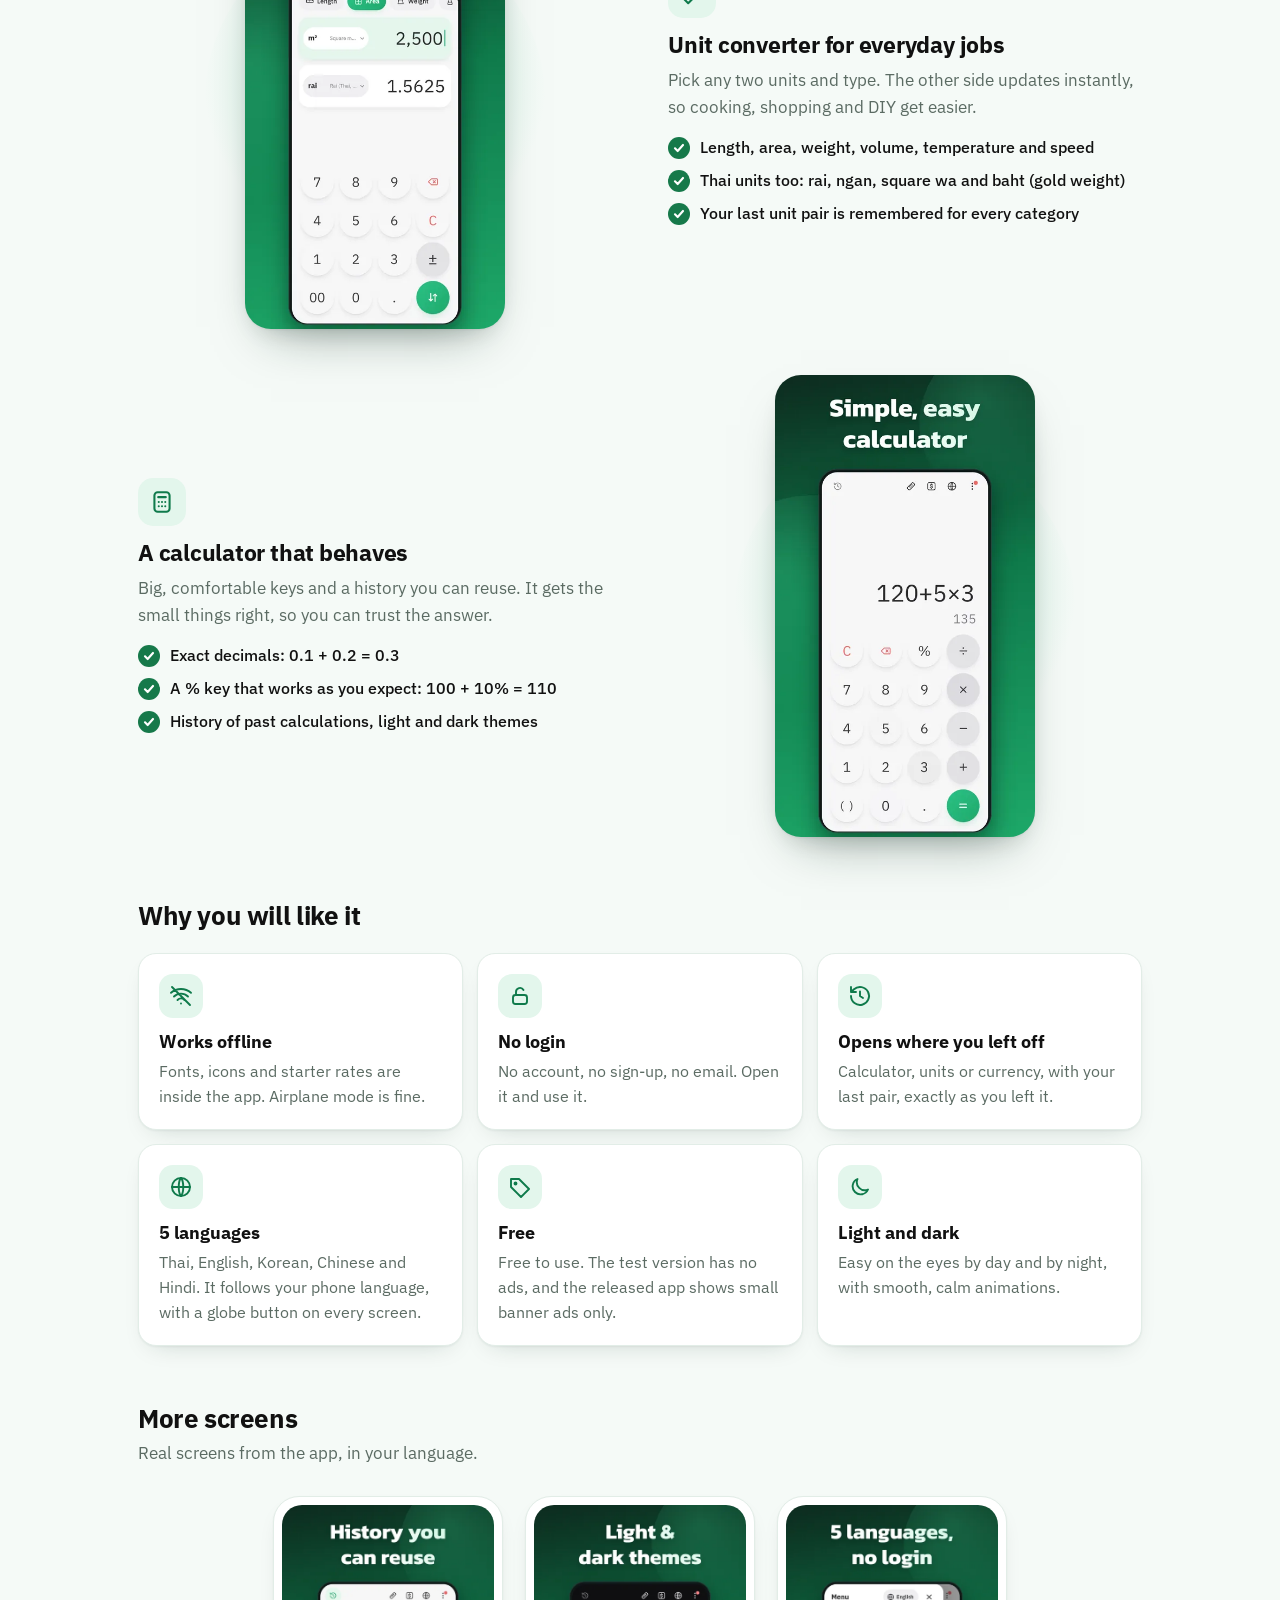
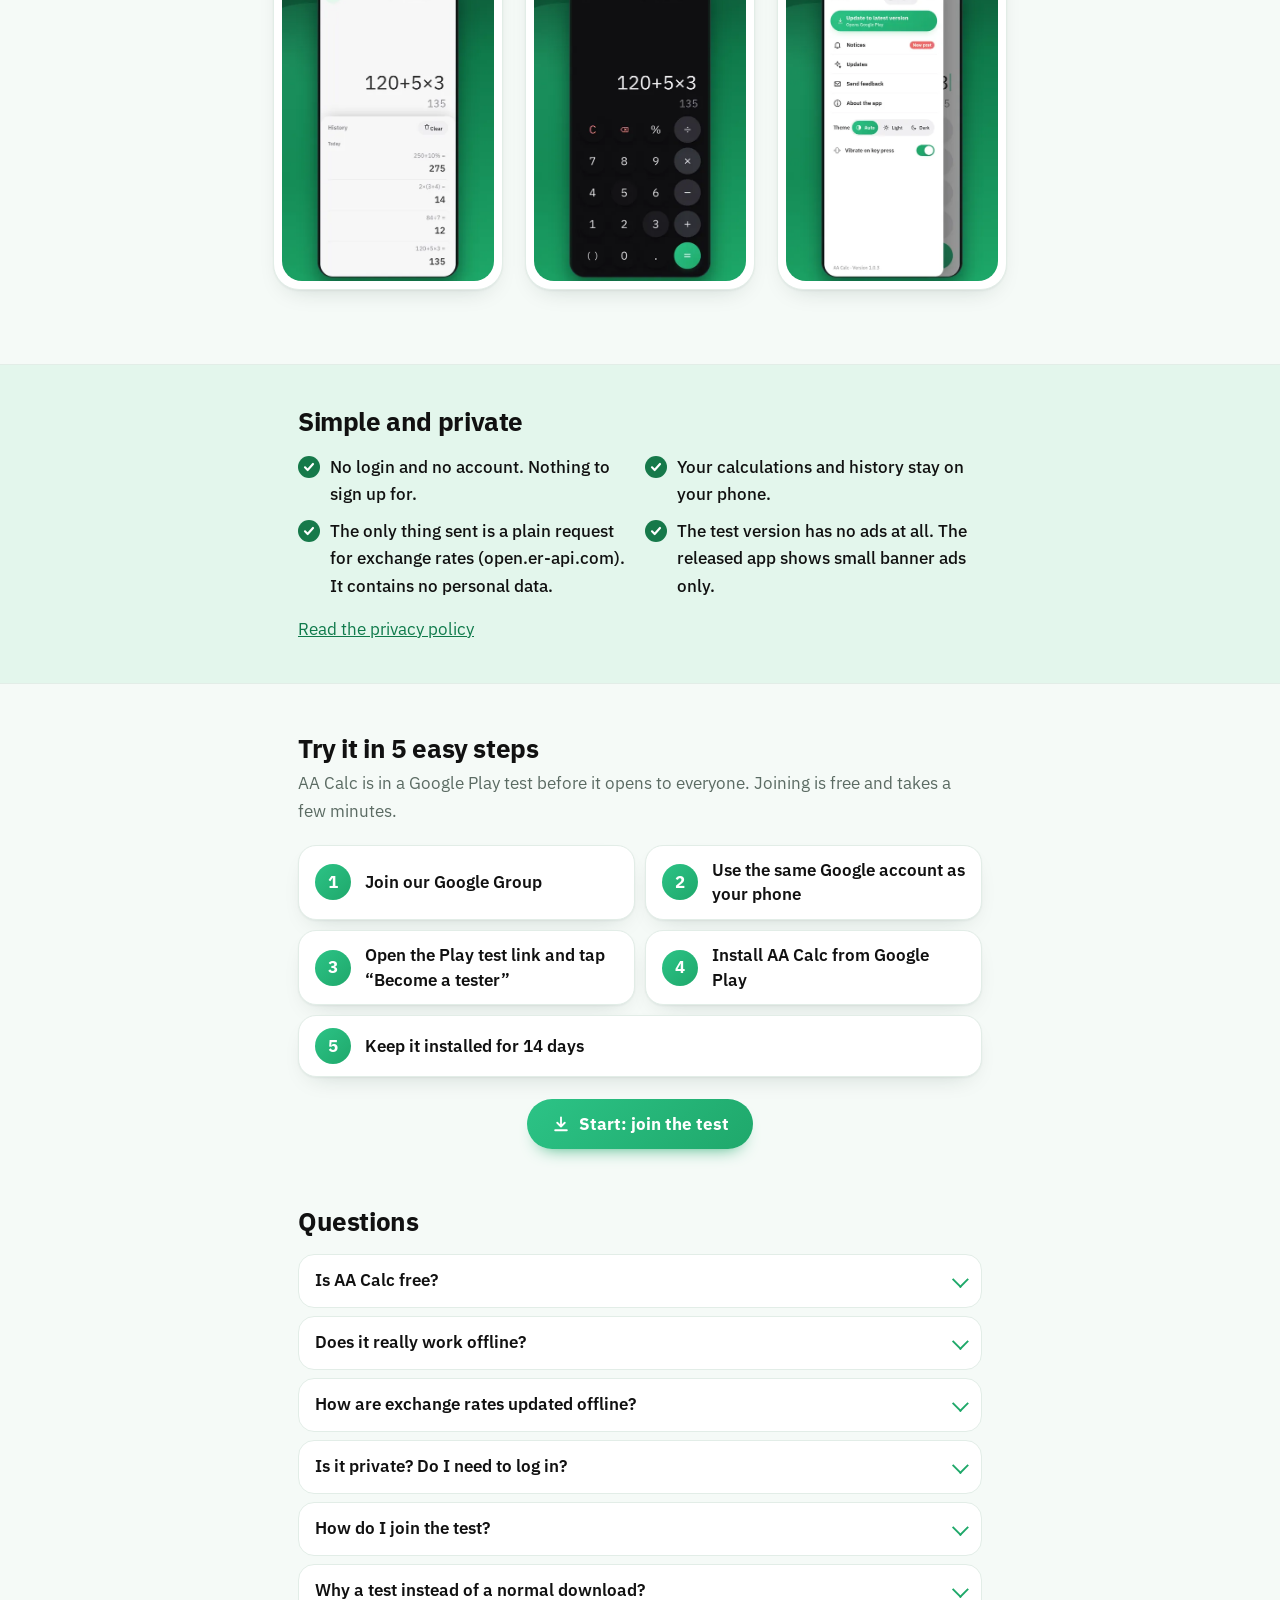
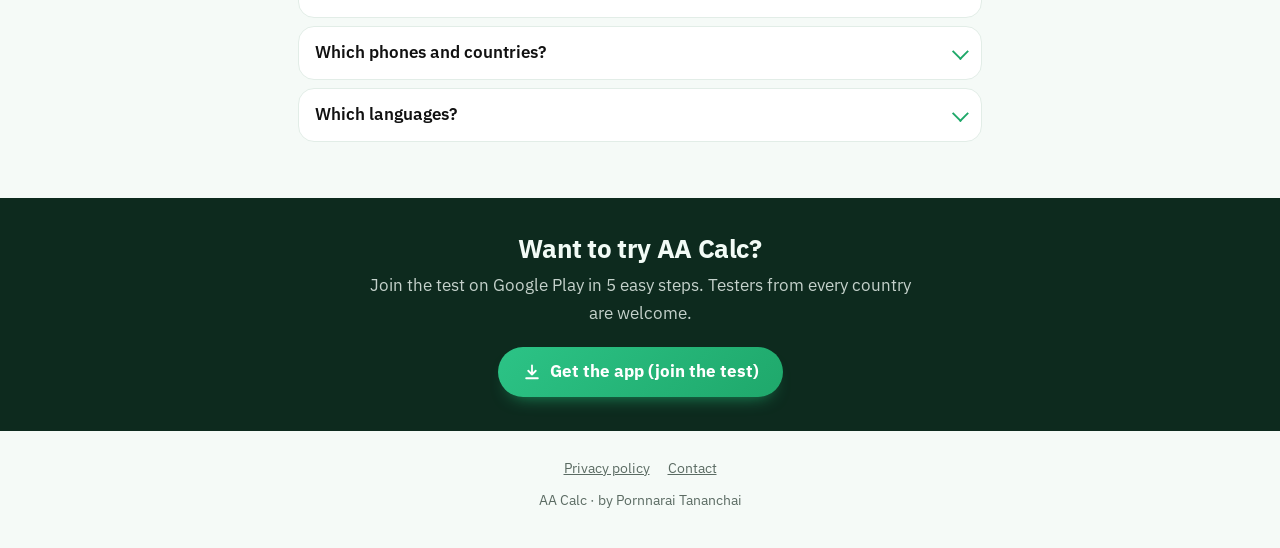
==== commit 1d1206dd: "Intro + join pages release-ready: benefit copy, promo video, localized Play screenshots, FAQ, 5-step" ====
--- a/docs/index.html
+++ b/docs/index.html
@@ -3,16 +3,19 @@
 <head>
 <meta charset="utf-8">
 <meta name="viewport" content="width=device-width, initial-scale=1, viewport-fit=cover">
-<title>AA Calc — Offline Currency, Unit &amp; Calculator app</title>
-<meta name="description" content="AA Calc is a simple calculator with a unit converter and a currency converter. It works fully offline, needs no login and speaks 5 languages. Join the Android closed test.">
+<title>AA Calc - Offline Currency, Unit Converter &amp; Calculator</title>
+<meta name="description" content="AA Calc is a free calculator with a currency converter and a unit converter. It works fully offline, needs no login and speaks 5 languages. Join the Android test.">
 <meta name="robots" content="index, follow">
 <meta name="theme-color" content="#0d2a1e">
 <meta name="color-scheme" content="light dark">
 <link rel="canonical" href="https://motoraathailand.github.io/aacalc-site/">
-<meta property="og:type" content="website"><meta property="og:site_name" content="AA Calc">
-<meta property="og:title" content="AA Calc — Offline Currency, Unit &amp; Calculator app"><meta property="og:description" content="AA Calc is a simple calculator with a unit converter and a currency converter. It works fully offline, needs no login and speaks 5 languages. Join the Android closed test."><meta property="og:url" content="https://motoraathailand.github.io/aacalc-site/"><meta property="og:image" content="https://motoraathailand.github.io/aacalc-site/assets/img/og.jpg">
-<meta name="twitter:card" content="summary_large_image"><meta name="twitter:title" content="AA Calc — Offline Currency, Unit &amp; Calculator app"><meta name="twitter:description" content="AA Calc is a simple calculator with a unit converter and a currency converter. It works fully offline, needs no login and speaks 5 languages. Join the Android closed test."><meta name="twitter:image" content="https://motoraathailand.github.io/aacalc-site/assets/img/og.jpg">
-<link rel="icon" href="assets/icon.svg" type="image/svg+xml"><link rel="apple-touch-icon" href="assets/img/apple-touch-icon.png">
+<meta property="og:type" content="website"><meta property="og:site_name" content="AA Calc"><meta property="og:locale" content="en_US"><meta property="og:locale:alternate" content="th_TH"><meta property="og:locale:alternate" content="ko_KR"><meta property="og:locale:alternate" content="zh_CN"><meta property="og:locale:alternate" content="hi_IN">
+<meta property="og:title" content="AA Calc - Offline Currency, Unit Converter &amp; Calculator"><meta property="og:description" content="AA Calc is a free calculator with a currency converter and a unit converter. It works fully offline, needs no login and speaks 5 languages. Join the Android test."><meta property="og:url" content="https://motoraathailand.github.io/aacalc-site/"><meta property="og:image" content="https://motoraathailand.github.io/aacalc-site/assets/img/og.jpg"><meta property="og:image:width" content="1200"><meta property="og:image:height" content="630"><meta property="og:image:alt" content="AA Calc: offline calculator with currency and unit converter">
+<meta name="twitter:card" content="summary_large_image"><meta name="twitter:title" content="AA Calc - Offline Currency, Unit Converter &amp; Calculator"><meta name="twitter:description" content="AA Calc is a free calculator with a currency converter and a unit converter. It works fully offline, needs no login and speaks 5 languages. Join the Android test."><meta name="twitter:image" content="https://motoraathailand.github.io/aacalc-site/assets/img/og.jpg"><meta name="twitter:image:alt" content="AA Calc: offline calculator with currency and unit converter">
+<link rel="alternate" hreflang="x-default" href="https://motoraathailand.github.io/aacalc-site/"><link rel="alternate" hreflang="th" href="https://motoraathailand.github.io/aacalc-site/?lang=th"><link rel="alternate" hreflang="en" href="https://motoraathailand.github.io/aacalc-site/?lang=en"><link rel="alternate" hreflang="ko" href="https://motoraathailand.github.io/aacalc-site/?lang=ko"><link rel="alternate" hreflang="zh-Hans" href="https://motoraathailand.github.io/aacalc-site/?lang=zh"><link rel="alternate" hreflang="hi" href="https://motoraathailand.github.io/aacalc-site/?lang=hi">
+<link rel="icon" href="assets/icon.svg" type="image/svg+xml"><link rel="icon" href="assets/img/favicon-32.png" type="image/png" sizes="32x32"><link rel="icon" href="assets/img/icon-192.png" type="image/png" sizes="192x192"><link rel="apple-touch-icon" href="assets/img/apple-touch-icon.png">
+<link rel="manifest" href="assets/site.webmanifest">
+<script type="application/ld+json">{"@context":"https://schema.org","@type":"MobileApplication","name":"AA Calc","alternateName":"AA Calc - Offline Currency","applicationCategory":"UtilitiesApplication","operatingSystem":"Android 7.0+","inLanguage":["th","en","ko","zh","hi"],"description":"AA Calc is a free calculator with a currency converter and a unit converter. It works fully offline, needs no login and speaks 5 languages. Join the Android test.","url":"https://motoraathailand.github.io/aacalc-site/","image":"https://motoraathailand.github.io/aacalc-site/assets/img/og.jpg","offers":{"@type":"Offer","price":"0","priceCurrency":"USD"},"author":{"@type":"Person","name":"Pornnarai Tananchai"}}</script>
 <script>/* language first: ?lang= > saved choice > browser language (th/en/ko/zh/hi by primary subtag) > English */
 (function(){var L=['th','en','ko','zh','hi'],l='en',x=0,d=document.documentElement;try{var m=/[?&]lang=(\w\w)/.exec(location.search),s=localStorage.getItem('aacalc.site.lang'),a=navigator.languages&&navigator.languages.length?navigator.languages:[navigator.language],p='';if(m&&L.indexOf(m[1])>-1){l=m[1];x=1}else if(L.indexOf(s)>-1){l=s;x=1}else for(var i=0;i<a.length;i++){p=String(a[i]||'').toLowerCase().split(/[-_]/)[0];if(L.indexOf(p)>-1){l=p;break}}}catch(e){}window.__L=l;window.__LX=x;d.lang=l==='zh'?'zh-Hans':l;d.setAttribute('data-lang',l);if(l!=='en'){d.className+=' lw';setTimeout(function(){d.className=d.className.replace(/\blw\b/,'')},1500)}})();</script>
 <link rel="stylesheet" href="assets/motion.css">
@@ -22,31 +25,56 @@
 <header class="hd"><div class="hd-in"><a class="logo" href="index.html" data-int aria-label="AA Calc"><svg viewBox="0 0 64 64" aria-hidden="true"><defs><linearGradient id="lg" x1="0" y1="0" x2="1" y2="1"><stop offset="0" stop-color="#2cc386"/><stop offset="1" stop-color="#1fa86b"/></linearGradient></defs><rect width="64" height="64" rx="15" fill="url(#lg)"/><g stroke="#fff" stroke-width="5.400" stroke-linecap="round" fill="none"><path d="M20.600 13.600v14M13.600 20.600h14M36.500 20.500h14M15.500 38.300l10.200 10.200M25.700 38.300L15.500 48.500M36.500 39.200h14M36.500 47.700h14"/></g></svg><span>AA Calc</span></a><label class="lang"><svg viewBox="0 0 24 24" width="18" height="18" fill="none" stroke="currentColor" stroke-width="1.8" stroke-linecap="round" aria-hidden="true"><circle cx="12" cy="12" r="9"/><path d="M3 12h18M12 3c3 3.200 3 14.800 0 18M12 3c-3 3.200-3 14.800 0 18"/></svg><select id="lang" data-aria="langLabel" aria-label="Language"><option value="th">ไทย</option><option value="en" selected>English</option><option value="ko">한국어</option><option value="zh">简体中文</option><option value="hi">हिन्दी</option></select></label></div></header>
 <main id="main">
 <section class="hero"><div class="wrap hero-in">
-  <div>
-    <p data-t="eyebrow" class="eyebrow">Calculator · Units · Currency</p>
-    <h1 data-t="h1">A calculator that converts units and currency. Even offline.</h1>
-    <p data-t="lead" class="lead">AA Calc is a clean, easy-to-use calculator with a unit converter and a currency converter added. No login, no sign-up. Open it and it is right back where you left off.</p>
-    <div class="cta"><a class="btn" data-press data-ripple data-int href="join.html"><svg viewBox="0 0 24 24" aria-hidden="true"><path d="M16 21v-2a4 4 0 0 0-4-4H6a4 4 0 0 0-4 4v2"/><circle cx="9" cy="7" r="4"/><line x1="19" x2="19" y1="8" y2="14"/><line x1="22" x2="16" y1="11" y2="11"/></svg><span data-t="ctaJoin">Join the test</span></a><a class="btn ghost" data-press data-ripple href="#features"><svg viewBox="0 0 24 24" aria-hidden="true"><path d="M12 5v14"/><path d="m19 12-7 7-7-7"/></svg><span data-t="ctaMore">See what it does</span></a></div>
-    <ul class="chips" data-stagger><li data-t="chip1">No login</li><li data-t="chip2">Works offline</li><li data-t="chip3">No ads in the test</li></ul>
+  <div class="hero-copy" data-stagger="70">
+    <p data-t="eyebrow" class="eyebrow">Free · Offline · No login</p>
+    <h1 data-t="h1">Convert currency and units. Even with no signal.</h1>
+    <p data-t="lead" class="lead">AA Calc is a clean calculator with a currency converter and a unit converter built in. Open it on a plane, abroad or in a basement: it just works, and it opens right where you left off.</p>
+    <div class="cta"><a class="btn" data-press data-ripple data-int href="join.html"><svg viewBox="0 0 24 24" aria-hidden="true"><path d="M12 4v11M7.500 10.500L12 15l4.500-4.500M5 19.500h14"/></svg><span data-t="ctaJoin">Get the app (join the test)</span></a><a class="btn ghost" data-press data-ripple href="#features"><svg viewBox="0 0 24 24" aria-hidden="true"><path d="M12 5v14"/><path d="m19 12-7 7-7-7"/></svg><span data-t="ctaMore">See what it does</span></a></div>
+    <p class="ctanote"><i class="dot" aria-hidden="true"></i><span data-t="ctaNote">Now in testing on Google Play. Joining takes a few minutes.</span></p>
+    <ul class="chips"><li data-t="chip1">Free</li><li data-t="chip2">No login</li><li data-t="chip3">Works offline</li><li data-t="chip4">5 languages</li></ul>
   </div>
-  <figure class="hero-shot"><img src="assets/img/hero.webp" width="1200" height="960" alt="Three AA Calc screens on phones: the unit converter, the calculator and the currency converter" data-alt="shotAlt" fetchpriority="high"><figcaption data-t="shotCap">Real screens from the app (English).</figcaption></figure>
+  <figure class="hero-media"><div class="phone"><video id="promo" class="promo" width="540" height="960" autoplay muted loop playsinline preload="metadata" aria-label="Short video: AA Calc converting units and currency with airplane mode on" data-aria="videoLabel"></video></div></figure>
+  <script>/* the promo is chosen by the language the head script already picked (th, ko; everything else uses the English one), so only one video is ever requested */(function(){var v=document.getElementById('promo'),l=window.__L,k=l==='ko'||l==='th'?l:'en';if(v){v.setAttribute('poster','assets/img/poster-'+k+'.webp');v.src='assets/video/promo-'+k+'.mp4'}})();</script><noscript><style>.promo{display:none}.phone::after{content:"";display:block;aspect-ratio:9/16;border-radius:29px;background:url(assets/img/poster-en.webp) center/cover}</style></noscript>
 </div></section>
+<section class="stats" aria-label="AA Calc"><div class="wrap"><ul class="stat-row"><li data-reveal style="--i:0"><b data-count="24">24</b><span data-t="stat1">currencies</span></li><li data-reveal style="--i:1"><b data-count="6">6</b><span data-t="stat2">kinds of units</span></li><li data-reveal style="--i:2"><b data-count="5">5</b><span data-t="stat3">languages</span></li><li data-reveal style="--i:3"><b data-count="0">0</b><span data-t="stat4">accounts needed</span></li></ul></div></section>
 <section class="s" id="features"><div class="wrap">
-  <h2 data-t="featH">Small app. Three jobs done well.</h2>
-  <ul class="grid"><li class="card" data-reveal style="--i:0"><div class="ic"><svg viewBox="0 0 24 24" aria-hidden="true"><rect x="5" y="3" width="14" height="18" rx="3"/><path d="M8.500 7.500h7M9 12h.01M12 12h.01M15 12h.01M9 16h.01M12 16h.01M15 16h.01"/></svg></div><h3 data-t="f1t">Simple, easy calculator</h3><p data-t="f1d">Big, comfortable keys with history. Exact decimals (0.1 + 0.2 = 0.3) and a % key that works the way you expect (100 + 10% = 110).</p></li><li class="card" data-reveal style="--i:1"><div class="ic"><svg viewBox="0 0 24 24" aria-hidden="true"><path d="M3.500 15.500l12-12 5 5-12 12zM8 11l2.500 2.500M11 8l2.500 2.500M5.500 13.500L7 15"/></svg></div><h3 data-t="f2t">Unit converter</h3><p data-t="f2d">Length, area, weight, volume, temperature and speed. Thai units are in too: rai, ngan, square wa and baht (gold weight).</p></li><li class="card" data-reveal style="--i:2"><div class="ic"><svg viewBox="0 0 24 24" aria-hidden="true"><circle cx="12" cy="12" r="9"/><path d="M14.800 9c-.4-1-1.400-1.500-2.800-1.500-1.700 0-2.800.8-2.800 2s1 1.700 2.800 2 2.800.8 2.800 2-1.100 2-2.800 2c-1.500 0-2.500-.6-2.900-1.600M12 5.800v1.700M12 16.500v1.700"/></svg></div><h3 data-t="f3t">Currency converter</h3><p data-t="f3d">24 popular currencies, including THB, USD, KRW, EUR, JPY, CNY and INR. Shows when the rate was last updated.</p></li><li class="card" data-reveal style="--i:0"><div class="ic"><svg viewBox="0 0 24 24" aria-hidden="true"><path d="M2 8.800a15 15 0 0 1 20 0M5 12.500a10 10 0 0 1 14 0M8.500 16a5 5 0 0 1 7 0M12 19.500h.01M3 3l18 18"/></svg></div><h3 data-t="f4t">Works fully offline</h3><p data-t="f4d">Fonts, icons and a rates snapshot are inside the app. With no signal it uses your last saved rates and says so on screen.</p></li><li class="card" data-reveal style="--i:1"><div class="ic"><svg viewBox="0 0 24 24" aria-hidden="true"><path d="M3 12a9 9 0 1 0 3-6.700L3 8M3 3v5h5M12 7.500V12l3 2"/></svg></div><h3 data-t="f5t">Opens where you left off</h3><p data-t="f5d">Used the currency converter last? That is what you see next time, with your last unit category and currency pair.</p></li><li class="card" data-reveal style="--i:2"><div class="ic"><svg viewBox="0 0 24 24" aria-hidden="true"><circle cx="12" cy="12" r="9"/><path d="M3 12h18M12 3c3 3.200 3 14.800 0 18M12 3c-3 3.200-3 14.800 0 18"/></svg></div><h3 data-t="f6t">5 languages, light and dark</h3><p data-t="f6d">Thai, English, Korean, Chinese and Hindi. It follows your phone language, falls back to English, and the globe button is always in reach.</p></li></ul>
+  <h2 data-t="featH">Three tools in one small app</h2><p data-t="featD" class="sub">Everything you reach for in daily life, with nothing to set up.</p>
+  <div class="shows"><article class="show">
+    <div class="show-txt" data-reveal><div class="ic"><svg viewBox="0 0 24 24" aria-hidden="true"><circle cx="12" cy="12" r="9"/><path d="M14.800 9c-.4-1-1.400-1.500-2.800-1.500-1.700 0-2.800.8-2.800 2s1 1.700 2.800 2 2.800.8 2.800 2-1.100 2-2.800 2c-1.500 0-2.500-.6-2.900-1.600M12 5.800v1.700M12 16.500v1.700"/></svg></div><h3 data-t="curT">Currency converter that works offline</h3><p data-t="curD">Travelling, shopping online or on a bad connection? AA Calc keeps the last rates it saved, plus a built-in table, and shows how old they are.</p><ul class="ticks"><li data-t="cur1">24 popular currencies, including THB, USD, KRW, EUR, JPY, CNY and INR</li><li data-t="cur2">Rates refresh by themselves when you are online and they are over 6 hours old</li><li data-t="cur3">The screen always tells you when the rates were last updated</li></ul></div>
+    <figure class="show-img" data-reveal style="--i:2"><div class="glow" aria-hidden="true"></div><img data-shot="3" src="assets/img/play/en-3.webp" width="480" height="853" loading="lazy" decoding="async" alt="The AA Calc currency converter" data-alt="alt3"></figure>
+  </article><article class="show rev">
+    <div class="show-txt" data-reveal><div class="ic"><svg viewBox="0 0 24 24" aria-hidden="true"><path d="M3.500 15.500l12-12 5 5-12 12zM8 11l2.500 2.500M11 8l2.500 2.500M5.500 13.500L7 15"/></svg></div><h3 data-t="unitT">Unit converter for everyday jobs</h3><p data-t="unitD">Pick any two units and type. The other side updates instantly, so cooking, shopping and DIY get easier.</p><ul class="ticks"><li data-t="unit1">Length, area, weight, volume, temperature and speed</li><li data-t="unit2">Thai units too: rai, ngan, square wa and baht (gold weight)</li><li data-t="unit3">Your last unit pair is remembered for every category</li></ul></div>
+    <figure class="show-img" data-reveal style="--i:2"><div class="glow" aria-hidden="true"></div><img data-shot="2" src="assets/img/play/en-2.webp" width="480" height="853" loading="lazy" decoding="async" alt="The AA Calc unit converter" data-alt="alt2"></figure>
+  </article><article class="show">
+    <div class="show-txt" data-reveal><div class="ic"><svg viewBox="0 0 24 24" aria-hidden="true"><rect x="5" y="3" width="14" height="18" rx="3"/><path d="M8.500 7.500h7M9 12h.01M12 12h.01M15 12h.01M9 16h.01M12 16h.01M15 16h.01"/></svg></div><h3 data-t="calcT">A calculator that behaves</h3><p data-t="calcD">Big, comfortable keys and a history you can reuse. It gets the small things right, so you can trust the answer.</p><ul class="ticks"><li data-t="calc1">Exact decimals: 0.1 + 0.2 = 0.3</li><li data-t="calc2">A % key that works as you expect: 100 + 10% = 110</li><li data-t="calc3">History of past calculations, light and dark themes</li></ul></div>
+    <figure class="show-img" data-reveal style="--i:2"><div class="glow" aria-hidden="true"></div><img data-shot="1" src="assets/img/play/en-1.webp" width="480" height="853" loading="lazy" decoding="async" alt="The AA Calc calculator" data-alt="alt1"></figure>
+  </article></div>
 </div></section>
 <section class="s"><div class="wrap">
-  <h2 data-t="shotsH">See it in your language</h2><p data-t="shotsD" class="sub">Thai, Korean and Hindi screens, plus dark mode.</p>
-  <div class="shots"><figure data-reveal><img src="assets/img/shot-th.webp" width="390" height="844" loading="lazy" alt="The AA Calc calculator in Thai" data-alt="g1Alt"></figure><figure data-reveal style="--i:1"><img src="assets/img/shot-ko.webp" width="390" height="844" loading="lazy" alt="The AA Calc unit converter in Korean" data-alt="g2Alt"></figure><figure data-reveal style="--i:2"><img src="assets/img/shot-hi.webp" width="390" height="844" loading="lazy" alt="The AA Calc currency converter in Hindi" data-alt="g3Alt"></figure><figure data-reveal style="--i:3"><img src="assets/img/shot-dark.webp" width="390" height="844" loading="lazy" alt="The AA Calc calculator in dark mode" data-alt="g4Alt"></figure></div>
+  <h2 data-t="perksH">Why you will like it</h2>
+  <ul class="grid"><li class="card" data-reveal style="--i:0"><div class="ic"><svg viewBox="0 0 24 24" aria-hidden="true"><path d="M2 8.800a15 15 0 0 1 20 0M5 12.500a10 10 0 0 1 14 0M8.500 16a5 5 0 0 1 7 0M12 19.500h.01M3 3l18 18"/></svg></div><h3 data-t="pk1t">Works offline</h3><p data-t="pk1d">Fonts, icons and starter rates are inside the app. Airplane mode is fine.</p></li><li class="card" data-reveal style="--i:1"><div class="ic"><svg viewBox="0 0 24 24" aria-hidden="true"><rect x="5" y="11" width="14" height="9" rx="2.500"/><path d="M8 11V8a4 4 0 0 1 7.500-2"/></svg></div><h3 data-t="pk2t">No login</h3><p data-t="pk2d">No account, no sign-up, no email. Open it and use it.</p></li><li class="card" data-reveal style="--i:2"><div class="ic"><svg viewBox="0 0 24 24" aria-hidden="true"><path d="M3 12a9 9 0 1 0 3-6.700L3 8M3 3v5h5M12 7.500V12l3 2"/></svg></div><h3 data-t="pk3t">Opens where you left off</h3><p data-t="pk3d">Calculator, units or currency, with your last pair, exactly as you left it.</p></li><li class="card" data-reveal style="--i:0"><div class="ic"><svg viewBox="0 0 24 24" aria-hidden="true"><circle cx="12" cy="12" r="9"/><path d="M3 12h18M12 3c3 3.200 3 14.800 0 18M12 3c-3 3.200-3 14.800 0 18"/></svg></div><h3 data-t="pk4t">5 languages</h3><p data-t="pk4d">Thai, English, Korean, Chinese and Hindi. It follows your phone language, with a globe button on every screen.</p></li><li class="card" data-reveal style="--i:1"><div class="ic"><svg viewBox="0 0 24 24" aria-hidden="true"><path d="M3 12V4h8l10 10-8 8z"/><circle cx="7.500" cy="8.500" r="1"/></svg></div><h3 data-t="pk5t">Free</h3><p data-t="pk5d">Free to use. The test version has no ads, and the released app shows small banner ads only.</p></li><li class="card" data-reveal style="--i:2"><div class="ic"><svg viewBox="0 0 24 24" aria-hidden="true"><path d="M20 14.500A8 8 0 0 1 9.500 4a8 8 0 1 0 10.500 10.500z"/></svg></div><h3 data-t="pk6t">Light and dark</h3><p data-t="pk6d">Easy on the eyes by day and by night, with smooth, calm animations.</p></li></ul>
+</div></section>
+<section class="s"><div class="wrap">
+  <h2 data-t="shotsH">More screens</h2><p data-t="shotsD" class="sub">Real screens from the app, in your language.</p>
+  <div class="shots"><figure data-reveal style="--i:0"><img data-shot="4" src="assets/img/play/en-4.webp" width="480" height="853" loading="lazy" decoding="async" alt="The AA Calc calculation history" data-alt="alt4"></figure><figure data-reveal style="--i:1"><img data-shot="5" src="assets/img/play/en-5.webp" width="480" height="853" loading="lazy" decoding="async" alt="The AA Calc calculator in dark mode" data-alt="alt5"></figure><figure data-reveal style="--i:2"><img data-shot="6" src="assets/img/play/en-6.webp" width="480" height="853" loading="lazy" decoding="async" alt="The AA Calc menu with the language and theme options" data-alt="alt6"></figure></div>
 </div></section>
 <section class="band"><div class="wrap narrow">
   <h2 data-t="trustH">Simple and private</h2>
-  <ul class="trust"><li data-t="trust1">No login and no account. Nothing to sign up for.</li><li data-t="trust2">Your calculations and history stay on your phone.</li><li data-t="trust3">The only thing sent is a plain request for exchange rates (open.er-api.com). It contains no personal data.</li><li data-t="trust4">The closed-test version has no ads at all. The released app shows small banner ads only.</li></ul>
+  <ul class="trust"><li data-t="trust1">No login and no account. Nothing to sign up for.</li><li data-t="trust2">Your calculations and history stay on your phone.</li><li data-t="trust3">The only thing sent is a plain request for exchange rates (open.er-api.com). It contains no personal data.</li><li data-t="trust4">The test version has no ads at all. The released app shows small banner ads only.</li></ul>
   <p style="margin-top:16px"><a href="privacy.html" data-int data-t="trustLink">Read the privacy policy</a></p>
 </div></section>
+<section class="s" id="how"><div class="wrap narrow">
+  <h2 data-t="howH">Try it in 5 easy steps</h2><p data-t="howD" class="sub">AA Calc is in a Google Play test before it opens to everyone. Joining is free and takes a few minutes.</p>
+  <ol class="how"><li data-reveal style="--i:1"><span class="n" aria-hidden="true">1</span><span data-t="hw1" class="t">Join our Google Group</span></li><li data-reveal style="--i:2"><span class="n" aria-hidden="true">2</span><span data-t="hw2" class="t">Use the same Google account as your phone</span></li><li data-reveal style="--i:3"><span class="n" aria-hidden="true">3</span><span data-t="hw3" class="t">Open the Play test link and tap “Become a tester”</span></li><li data-reveal style="--i:0"><span class="n" aria-hidden="true">4</span><span data-t="hw4" class="t">Install AA Calc from Google Play</span></li><li data-reveal style="--i:1"><span class="n" aria-hidden="true">5</span><span data-t="hw5" class="t">Keep it installed for 14 days</span></li></ol>
+  <div class="center"><a class="btn" data-press data-ripple data-int href="join.html"><svg viewBox="0 0 24 24" aria-hidden="true"><path d="M12 4v11M7.500 10.500L12 15l4.500-4.500M5 19.500h14"/></svg><span data-t="howB">Start: join the test</span></a></div>
+</div></section>
+<section class="s" id="faq"><div class="wrap narrow">
+  <h2 data-t="faqH">Questions</h2>
+  <div class="faqs"><details><summary data-t="fq1">Is AA Calc free?</summary><p data-t="fa1">Yes. The app is free. The test version has no ads at all, and the version released to everyone shows small banner ads only (never on the calculator keypad).</p></details><details><summary data-t="fq2">Does it really work offline?</summary><p data-t="fa2">Yes. The calculator, the unit converter and the currency converter all work with no connection. Fonts, icons and a starter table of exchange rates are inside the app.</p></details><details><summary data-t="fq3">How are exchange rates updated offline?</summary><p data-t="fa3">They are not, and the app tells you so. Offline, it uses the last rates it saved and shows their date, or its built-in starter table if it has never been online. When you are online and the saved rates are older than 6 hours, it downloads fresh ones by itself. Rates are for reference only: banks and exchange booths use their own.</p></details><details><summary data-t="fq4">Is it private? Do I need to log in?</summary><p data-t="fa4">There is no login and no account. Your calculations and history stay on your phone. The only thing the app sends is a plain request for exchange rates (open.er-api.com) with no personal data, and it has no analytics or tracking tools. See the privacy policy for details.</p></details><details><summary data-t="fq5">How do I join the test?</summary><p data-t="fa5">Tap “Get the app” and follow the 5 steps on the join page: join the Google Group, use the same Google account as your phone, open the Play test link, install from Google Play, then keep the app for 14 days.</p></details><details><summary data-t="fq6">Why a test instead of a normal download?</summary><p data-t="fa6">AA Calc is in a Google Play closed test before it opens to everyone. Google asks for at least 12 testers to stay opted in for 14 days. Testers help us check the app on many phones, and the app will be on Google Play for everyone after that.</p></details><details><summary data-t="fq7">Which phones and countries?</summary><p data-t="fa7">Android phones and tablets with Android 7 or newer and Google Play, in every country.</p></details><details><summary data-t="fq8">Which languages?</summary><p data-t="fa8">Thai, English, Korean, Chinese and Hindi. AA Calc follows your phone language and falls back to English. The globe button is on every screen.</p></details></div>
+</div></section>
 <section class="joincta"><div class="wrap">
-  <h2 data-t="joinH">Want to try AA Calc?</h2><p data-t="joinD">Join the closed test on Google Play in 3 simple steps. Testers from every country are welcome.</p>
-  <a class="btn" data-press data-ripple data-int href="join.html"><svg viewBox="0 0 24 24" aria-hidden="true"><path d="M16 21v-2a4 4 0 0 0-4-4H6a4 4 0 0 0-4 4v2"/><circle cx="9" cy="7" r="4"/><line x1="19" x2="19" y1="8" y2="14"/><line x1="22" x2="16" y1="11" y2="11"/></svg><span data-t="joinB">Join the test</span></a>
+  <h2 data-t="joinH">Want to try AA Calc?</h2><p data-t="joinD">Join the test on Google Play in 5 easy steps. Testers from every country are welcome.</p>
+  <a class="btn" data-press data-ripple data-int href="join.html"><svg viewBox="0 0 24 24" aria-hidden="true"><path d="M12 4v11M7.500 10.500L12 15l4.500-4.500M5 19.500h14"/></svg><span data-t="joinB">Get the app (join the test)</span></a>
 </div></section>
 </main>
 <footer class="ft"><div class="wrap"><div class="links"><a href="privacy.html" data-int data-t="privacy">Privacy policy</a><a href="mailto:motoraathailand@gmail.com" data-t="contact">Contact</a></div><p data-t="made">AA Calc · by Pornnarai Tananchai</p></div></footer>
--- a/docs/assets/site.css
+++ b/docs/assets/site.css
@@ -30,6 +30,8 @@
 html[data-lang=zh] body{font-family:"IBM Plex Sans","PingFang SC","Hiragino Sans GB","Microsoft YaHei","Noto Sans SC",system-ui,sans-serif}
 html[data-lang=hi] body{font-family:"IBM Plex Sans","Noto Sans Devanagari","Kohinoor Devanagari","Nirmala UI","Mangal",system-ui,sans-serif;line-height:1.7}
 html[data-lang=th] body{line-height:1.7}
+html[data-lang=ko] body,html[data-lang=zh] body{word-break:keep-all;overflow-wrap:break-word}
+html[data-lang=zh] body{word-break:normal}
 a{color:var(--brand-ink)}
 img,svg{display:block;max-width:100%}
 h1,h2,h3,p,ul,ol,figure{margin:0}
@@ -69,8 +71,6 @@
 .hero .btn.ghost{color:var(--on-charcoal)}
 .chips{display:flex;flex-wrap:wrap;gap:8px;list-style:none;padding:0;margin:22px 0 0}
 .chips li{padding:5px 14px;border-radius:999px;background:rgba(255,255,255,.09);color:var(--gold-on-dark);font-size:14px;font-weight:600}
-.hero-shot img{width:100%;height:auto;aspect-ratio:1200/960;background:transparent}
-.hero-shot figcaption{margin-top:12px;font-size:13px;color:rgba(242,251,246,.6);text-align:center}
 
 /* sections */
 section.s{padding:48px 0 8px}
@@ -86,11 +86,11 @@
 .card p{color:var(--muted);font-size:15.5px;margin-top:6px}
 .shots{display:flex;gap:14px;margin:22px -18px 0;padding:6px 18px 18px;overflow-x:auto;scroll-snap-type:x mandatory;-webkit-overflow-scrolling:touch}
 .shots figure{flex:0 0 min(62vw,250px);scroll-snap-align:center;background:var(--surface);border:1px solid var(--line);border-radius:26px;padding:8px;box-shadow:var(--shadow)}
-.shots img{width:100%;height:auto;border-radius:20px;aspect-ratio:390/844}
+.shots img{width:100%;height:auto;border-radius:20px;aspect-ratio:480/853;background:var(--brand-soft)}
 .band{margin-top:48px;background:var(--brand-soft);padding:40px 0;border-block:1px solid var(--line)}
 .trust{list-style:none;padding:0;margin:16px 0 0;display:grid;gap:10px}
 .trust li{display:flex;gap:10px;align-items:flex-start;font-weight:500}
-.trust li::before{content:"";flex:none;width:22px;height:22px;margin-top:2px;border-radius:50%;background:var(--ok) url("data:image/svg+xml,%3Csvg xmlns='http://www.w3.org/2000/svg' viewBox='0 0 24 24' fill='none' stroke='white' stroke-width='3.2' stroke-linecap='round' stroke-linejoin='round'%3E%3Cpath d='M6 12.5l4 4 8-9'/%3E%3C/svg%3E") center/16px no-repeat}
+.trust li::before,.ticks li::before{content:"";flex:none;width:22px;height:22px;margin-top:2px;border-radius:50%;background:var(--ok) url("data:image/svg+xml,%3Csvg xmlns='http://www.w3.org/2000/svg' viewBox='0 0 24 24' fill='none' stroke='white' stroke-width='3.2' stroke-linecap='round' stroke-linejoin='round'%3E%3Cpath d='M6 12.5l4 4 8-9'/%3E%3C/svg%3E") center/16px no-repeat}
 .soon{margin-top:28px;border:1.5px dashed var(--brand);border-radius:var(--radius);padding:18px 20px;background:var(--surface)}
 .soon h3{font-size:17px;display:flex;gap:8px;align-items:center}
 .soon p{color:var(--muted);font-size:15.5px;margin-top:4px}
@@ -129,7 +129,7 @@
 .prog p{flex:none;font-size:14px;font-weight:600;color:var(--gold-on-dark)}
 .steps{padding-top:16px}
 .cards{list-style:none;margin:0;padding:0;display:grid;gap:12px}
-.step{display:grid;grid-template-columns:76px 1fr;gap:14px;align-items:center;padding:14px;border-radius:22px;background:var(--surface);border:1.5px solid var(--line);box-shadow:var(--shadow);transition:border-color var(--m-base) var(--m-ease),background-color var(--m-base) var(--m-ease)}
+.step{display:grid;grid-template-columns:76px 1fr;gap:14px;align-items:start;padding:14px;border-radius:22px;background:var(--surface);border:1.5px solid var(--line);box-shadow:var(--shadow);transition:border-color var(--m-base) var(--m-ease),background-color var(--m-base) var(--m-ease)}
 .step.done{border-color:var(--ok);background:linear-gradient(180deg,var(--ok-soft),var(--surface) 70%)}
 .pic{width:76px;height:76px;border-radius:22px;background:var(--charcoal);display:grid;place-items:center}
 .pic svg{width:44px;height:44px;fill:none;stroke:var(--gold-on-dark);stroke-width:1.7;stroke-linecap:round;stroke-linejoin:round}
@@ -144,7 +144,7 @@
 .step h2{font-size:21px;line-height:1.25}
 .chip{font-style:normal;font-size:11.5px;font-weight:700;line-height:1;color:var(--warn);background:var(--warn-soft);border:1px solid var(--warn-line);border-radius:99px;padding:4px 8px}
 .desc{font-size:14.5px;line-height:1.45;color:var(--muted);margin:4px 0 8px}
-.step .btn{width:100%;min-height:48px;font-size:16.5px}
+.step .btn{width:100%;min-height:48px;font-size:16px;padding:10px 16px;text-align:center;line-height:1.3}
 .step.done .btn{background:var(--ok);color:#fff;box-shadow:none}
 .step[data-locked] .btn{opacity:.5;filter:saturate(.5);cursor:not-allowed}
 .pend{margin-top:10px;padding:10px 14px;border-radius:14px;background:var(--brand-soft);color:var(--brand-ink);font-size:14.5px;font-weight:600}
@@ -183,8 +183,87 @@
   .two{grid-template-columns:1fr 1fr}
   .trust{grid-template-columns:1fr 1fr}
 }
-@media (max-width:420px){.step{grid-template-columns:60px 1fr;gap:10px;padding:12px}.pic{width:60px;height:60px;border-radius:18px}.pic svg{width:34px;height:34px}.logo span small{display:none}}
+@media (max-width:420px){.step{grid-template-columns:52px 1fr;gap:10px;padding:12px}.pic{width:52px;height:52px;border-radius:16px}.pic svg{width:30px;height:30px}.logo span small{display:none}}
 @media (prefers-reduced-motion:reduce){.pend.nudge,.all:not([hidden]),details[open]>p{animation:none}.bar i,.num svg,summary::after{transition:none}}
+
+
+/* ---- v2 (2026-11-02): hero video, stats, feature showcase, how-to, 5-step join ---- */
+.hero-copy{min-width:0}
+.hero-media{display:grid;place-items:center}
+.phone{position:relative;width:min(62vw,250px);padding:7px;border-radius:36px;background:#10191a;box-shadow:0 30px 60px -22px rgba(0,25,18,.7),inset 0 0 0 2px #2b3b39;animation:m-rise 700ms var(--m-ease-out) 180ms backwards}
+.promo{display:block;width:100%;height:auto;aspect-ratio:9/16;border-radius:29px;background:#0f7a4b;object-fit:cover}
+.ctanote{display:flex;gap:9px;align-items:flex-start;margin-top:16px;font-size:14.5px;line-height:1.5;color:rgba(242,251,246,.78)}
+.ctanote .dot{margin-top:7px}
+.dot{position:relative;flex:none;width:10px;height:10px;border-radius:50%;background:#3ddc97}
+.dot::after{content:"";position:absolute;inset:0;border-radius:50%;background:inherit;animation:dotpulse 2.4s var(--m-ease) infinite;pointer-events:none}
+@keyframes dotpulse{0%{opacity:.55;transform:scale(1)}100%{opacity:0;transform:scale(2.7)}}
+.chips li{transition:transform var(--m-fast) var(--m-spring)}
+.stats{background:var(--surface);border-bottom:1px solid var(--line)}
+.stat-row{list-style:none;margin:0;padding:22px 0;display:grid;grid-template-columns:repeat(2,1fr);gap:18px 10px;text-align:center}
+.stat-row b{display:block;font-size:36px;line-height:1.1;font-weight:700;letter-spacing:-.02em;color:var(--brand-ink);font-variant-numeric:tabular-nums}
+.stat-row span{display:block;font-size:14px;color:var(--muted);margin-top:2px;line-height:1.35}
+.shows{display:grid;gap:34px;margin-top:26px}
+.show{display:grid;gap:20px;align-items:center}
+.show-txt h3{font-size:23px;line-height:1.28;font-weight:700;letter-spacing:-.01em}
+html[data-lang=th] .show-txt h3,html[data-lang=hi] .show-txt h3{line-height:1.45}
+.show-txt .ic{width:48px;height:48px;border-radius:15px;background:var(--brand-soft);display:grid;place-items:center;margin-bottom:12px}
+.show-txt .ic svg{width:26px;height:26px;fill:none;stroke:var(--brand-ink);stroke-width:1.9;stroke-linecap:round;stroke-linejoin:round}
+.show-txt>p{color:var(--muted);margin-top:8px}
+.ticks{list-style:none;padding:0;margin:14px 0 0;display:grid;gap:9px}
+.ticks li{display:flex;gap:10px;align-items:flex-start;font-weight:500;font-size:16px;line-height:1.5}
+.ticks li::before{content:"";flex:none;width:22px;height:22px;margin-top:2px;border-radius:50%;background:var(--ok) url("data:image/svg+xml,%3Csvg xmlns='http://www.w3.org/2000/svg' viewBox='0 0 24 24' fill='none' stroke='white' stroke-width='3.2' stroke-linecap='round' stroke-linejoin='round'%3E%3Cpath d='M6 12.5l4 4 8-9'/%3E%3C/svg%3E") center/16px no-repeat}
+.show-img{position:relative;display:grid;place-items:center;padding:6px 0}
+.show-img .glow{position:absolute;width:min(78vw,340px);aspect-ratio:1;border-radius:50%;background:radial-gradient(circle at 50% 45%,rgba(61,220,151,.28),rgba(61,220,151,0) 68%);pointer-events:none}
+.show-img img{position:relative;width:min(58vw,236px);height:auto;aspect-ratio:480/853;border-radius:26px;background:var(--brand-soft);box-shadow:var(--shadow),0 24px 50px -26px rgba(13,42,30,.5)}
+.how{list-style:none;margin:20px 0 0;padding:0;display:grid;gap:10px}
+.how li{display:flex;gap:14px;align-items:center;padding:12px 16px;border-radius:18px;background:var(--surface);border:1px solid var(--line);box-shadow:var(--shadow)}
+.how .n{flex:none;width:36px;height:36px;border-radius:50%;background:var(--brand-grad);color:var(--on-brand);display:grid;place-items:center;font-weight:700;font-size:17px}
+.how .t{font-weight:600;line-height:1.45}
+.center{margin-top:22px;text-align:center}
+#faq .faqs{margin-top:16px}
+.faqs summary{line-height:1.4}
+.chips li:hover{transform:translateY(-1px)}
+
+/* join v2 */
+.sub{color:var(--muted);margin-top:6px}
+.jhero .sub{color:rgba(242,251,246,.82);font-size:16px;line-height:1.55;margin:0 0 14px}
+.status{display:flex;align-items:flex-start;gap:9px;margin:0 0 12px;padding:9px 14px;border-radius:16px;background:rgba(255,255,255,.1);color:#ffd166;font-size:14.5px;font-weight:600;line-height:1.45}
+.status .dot{margin-top:6px;background:#ffc94d}
+.status.on{color:var(--gold-on-dark)}.status.on .dot{background:#3ddc97}.status.on .dot::after{animation:none}
+.chip{color:#7a5200;background:#fff4d6;border-color:#f2b705}
+.addr{display:flex;flex-wrap:wrap;align-items:center;gap:4px 8px;margin:2px 0 10px;padding:8px 10px;border-radius:12px;background:var(--soft)}
+.addr .lab{flex:0 0 100%;font-size:12px;font-weight:600;color:var(--muted);letter-spacing:.02em}
+.addr code{flex:1 1 auto;min-width:0;font-family:ui-monospace,SFMono-Regular,Menlo,Consolas,monospace;font-size:12.5px;overflow-wrap:anywhere;color:var(--ink)}
+.mini{flex:none;display:inline-flex;align-items:center;gap:6px;min-height:36px;padding:0 12px;border:0;border-radius:999px;background:var(--brand-soft);color:var(--brand-ink);font:inherit;font-size:14px;font-weight:600;cursor:pointer;transition:transform var(--m-fast) var(--m-spring)}
+.mini:active{transform:scale(.97);transition-duration:120ms}
+.mini svg{width:16px;height:16px;fill:none;stroke:currentColor;stroke-width:2.2;stroke-linecap:round;stroke-linejoin:round}
+.how2{margin:2px 0 10px;border-radius:12px}
+.how2 summary{min-height:42px;font-size:14.5px;padding:6px 12px}
+.how2 ul{margin:0;padding:0 12px 12px 30px;color:var(--muted);font-size:14.5px;line-height:1.5}
+.how2 li{margin:5px 0}.how2 li::marker{color:var(--brand)}
+.days{margin:4px 0 2px}
+.dots{list-style:none;margin:0 0 6px;padding:0;display:grid;grid-template-columns:repeat(14,1fr);gap:4px}
+.dots li{aspect-ratio:1;border-radius:50%;background:var(--line);transform:scale(.72);transition:transform var(--m-base) var(--m-ease-out),background-color var(--m-base) var(--m-ease);transition-delay:calc(var(--i,0) * var(--m-stagger))}
+.dots li.on{background:var(--brand);transform:none}
+.daytxt{font-size:14.5px;font-weight:600;color:var(--brand-ink);line-height:1.4}
+.step.noact .desc{margin-bottom:6px}
+.step[data-locked] .pic{opacity:.7}
+.why{display:flex;gap:12px;align-items:flex-start;margin-top:16px;padding:14px 16px;border-radius:18px;background:var(--brand-soft)}
+.why>svg{flex:none;width:28px;height:28px;margin-top:2px;fill:none;stroke:var(--brand-ink);stroke-width:1.9;stroke-linecap:round;stroke-linejoin:round}
+.why b{display:block;font-size:16.5px}.why p{color:var(--muted);font-size:14.5px;line-height:1.55;margin-top:2px}
+.trouble{margin-top:24px}
+.retry .desc{margin:4px 0 10px}
+@media (min-width:760px){
+  .phone{width:300px;border-radius:42px;padding:9px}.promo{border-radius:34px}
+  .hero-in{grid-template-columns:1.15fr .85fr}
+  .stat-row{grid-template-columns:repeat(4,1fr);padding:28px 0}
+  .show{grid-template-columns:1fr 1fr;gap:56px}.show.rev .show-txt{order:2}
+  .show-img img{width:260px}
+  .how{grid-template-columns:1fr 1fr}.how li:last-child{grid-column:1/-1}
+}
+@media (max-width:759px){.grid{grid-template-columns:1fr 1fr;gap:10px}.card{padding:16px}.card h3{font-size:16.5px}.card p{font-size:14.5px}}
+@media (max-width:420px){.status{font-size:14px}}
+@media (prefers-reduced-motion:reduce){.dot::after,.phone{animation:none}.dots li{transition:none}}
 
 /* in-app browser hint on /join (Facebook, LINE, Instagram...) */
 .iab{display:flex;gap:10px;align-items:flex-start;margin-top:12px;padding:12px;border-radius:16px;background:#fff8e1;border:2px solid #f2b705;color:#4a3700}
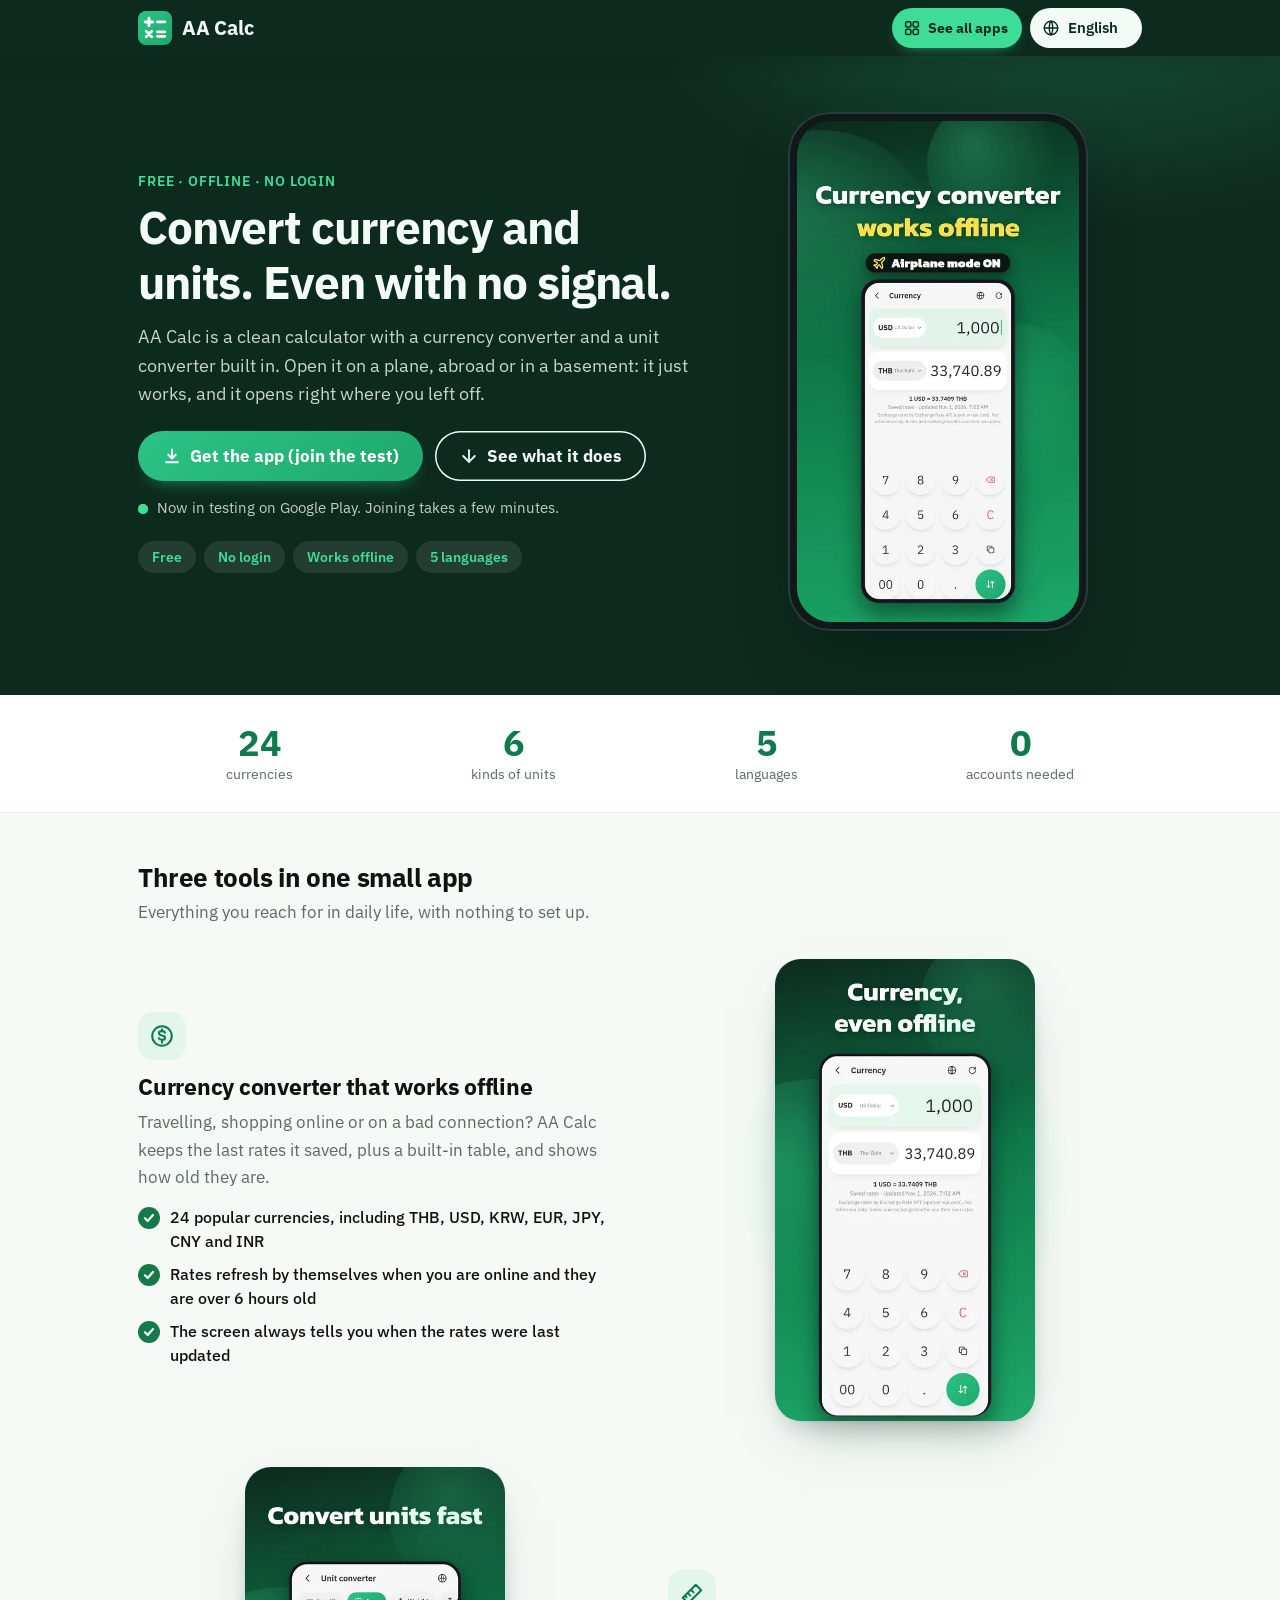
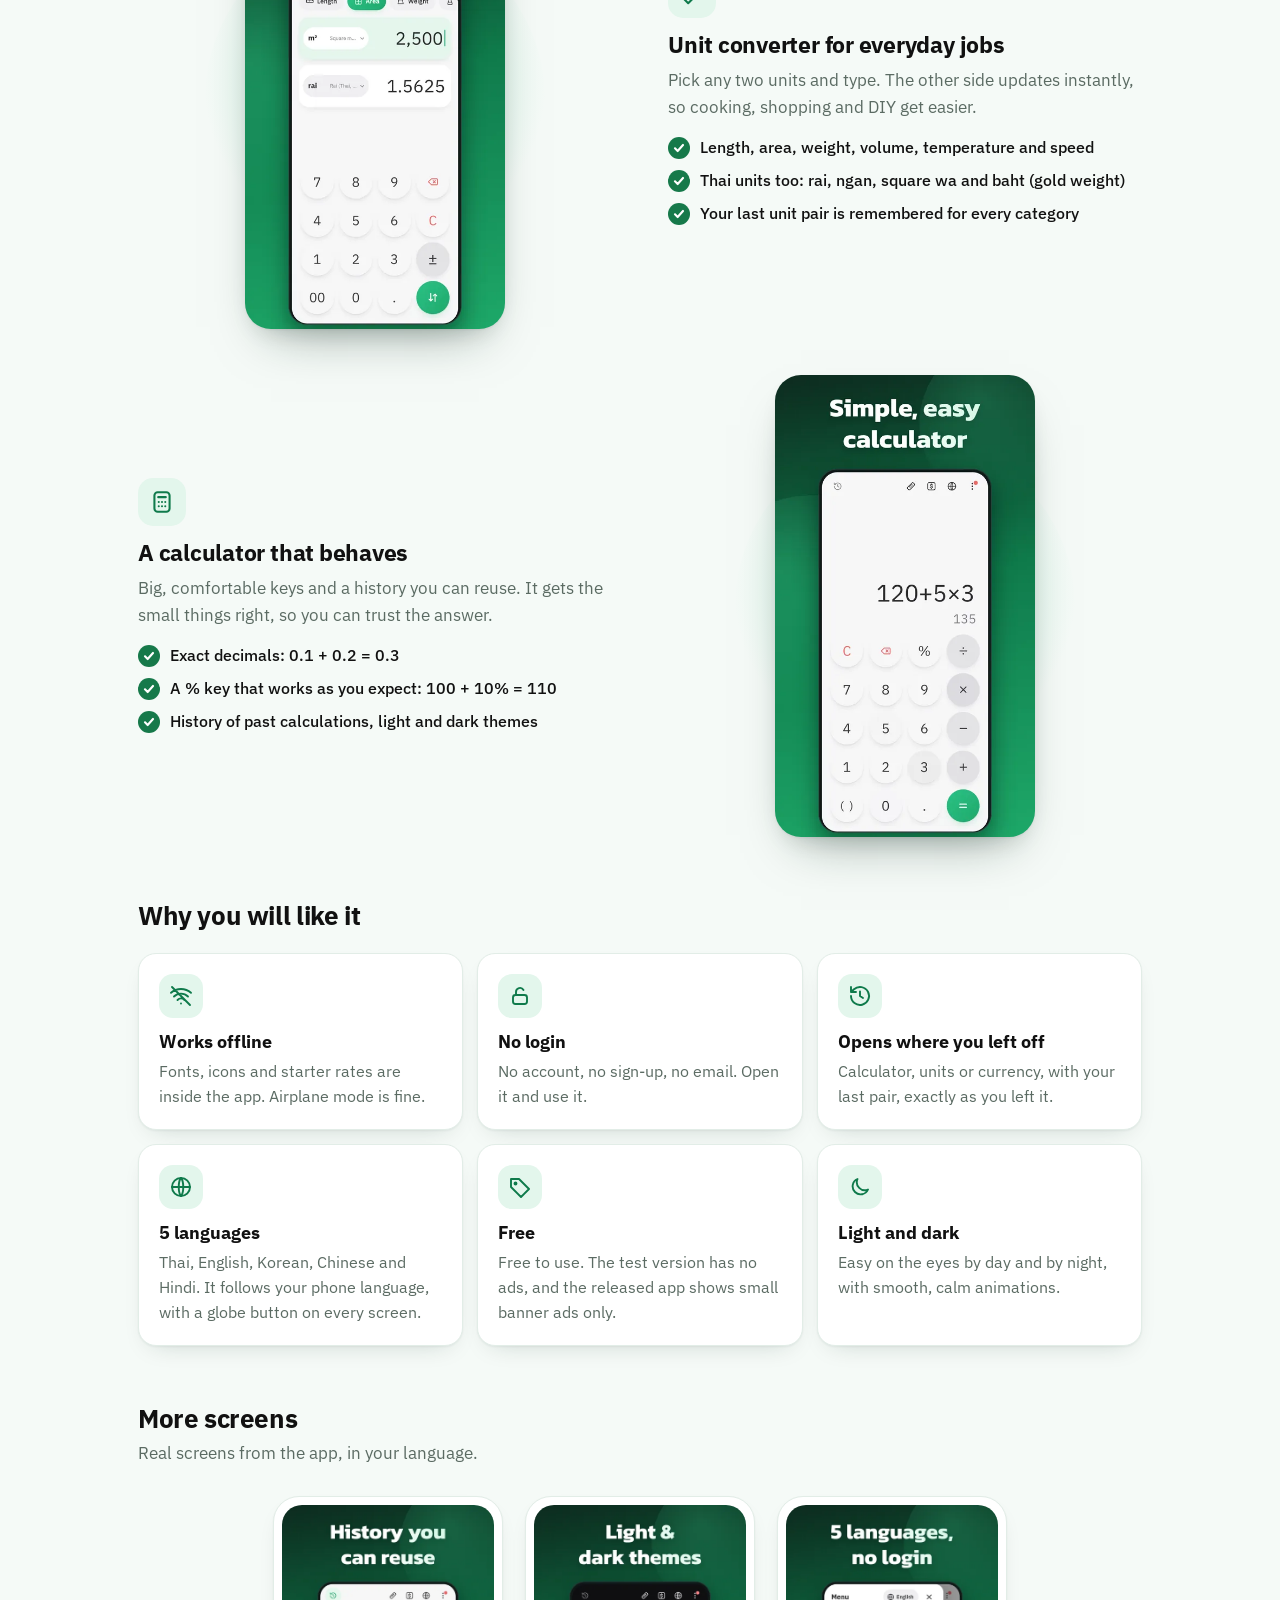
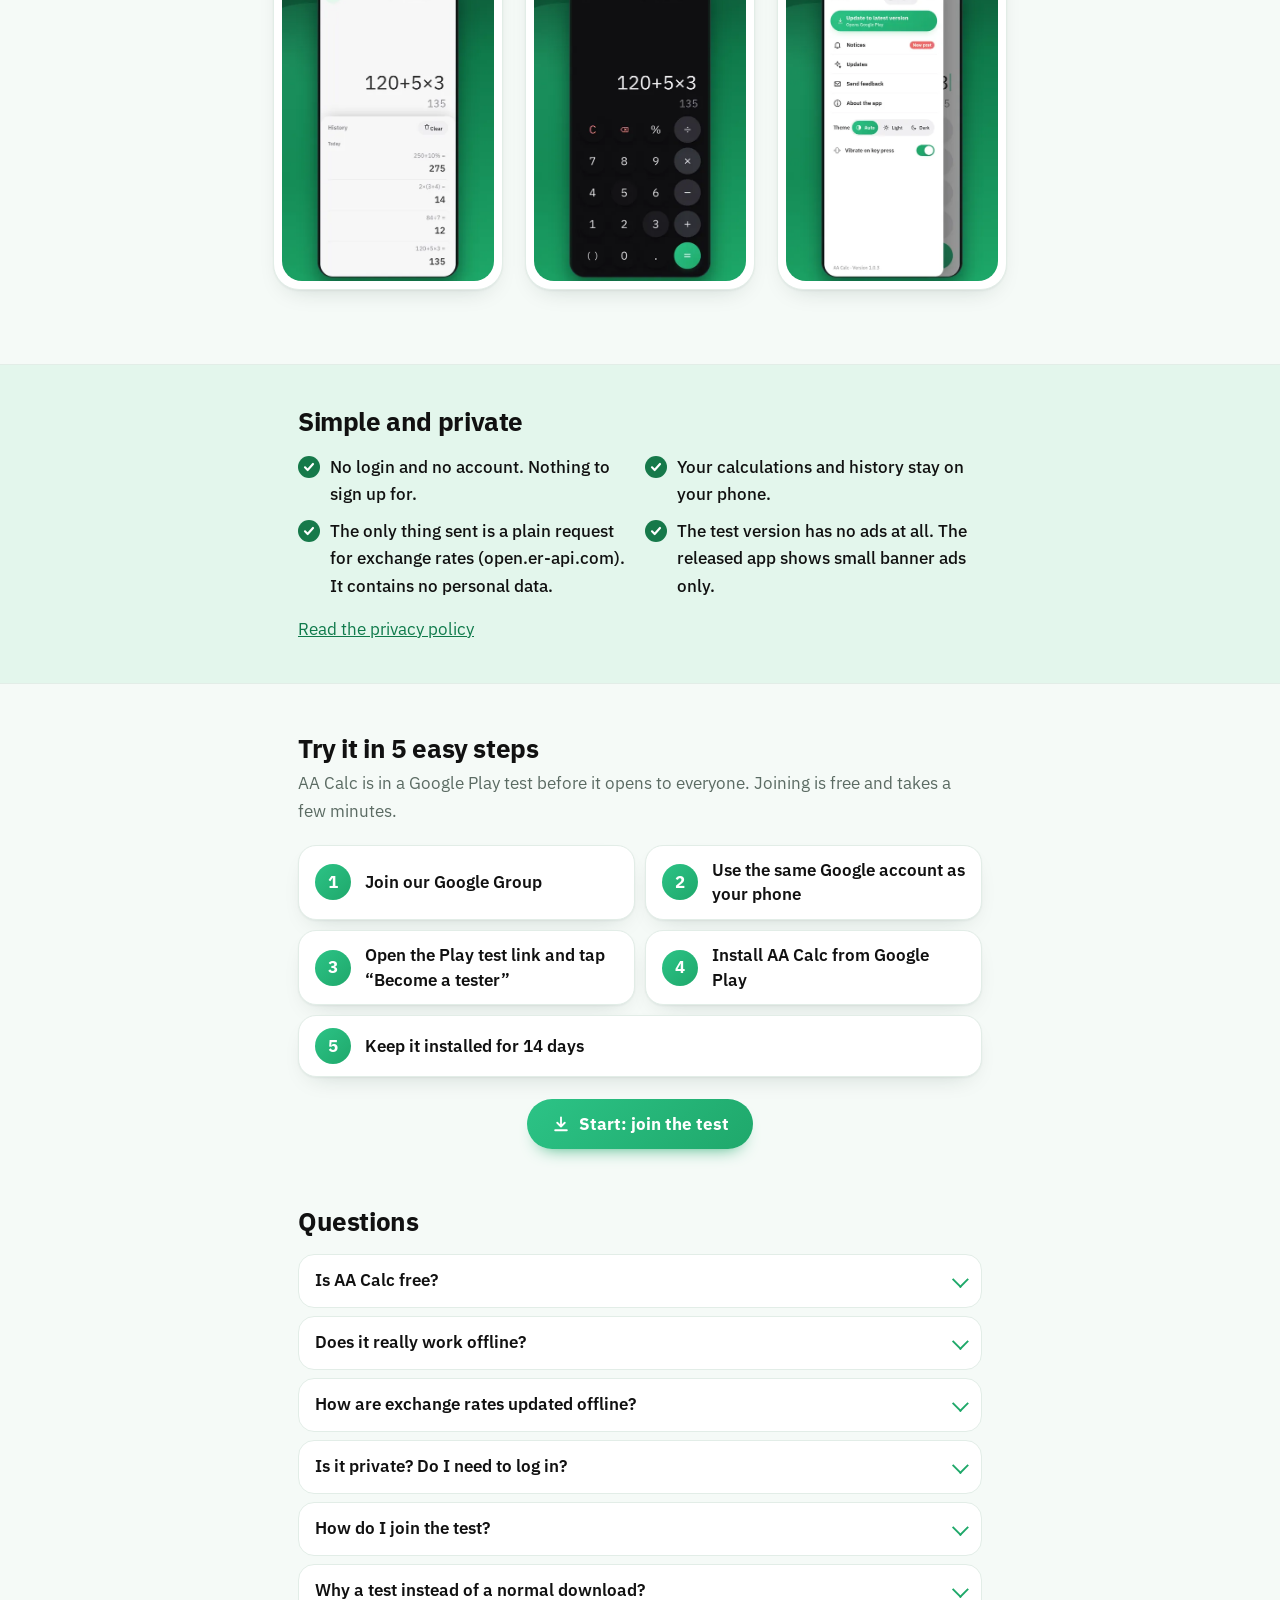
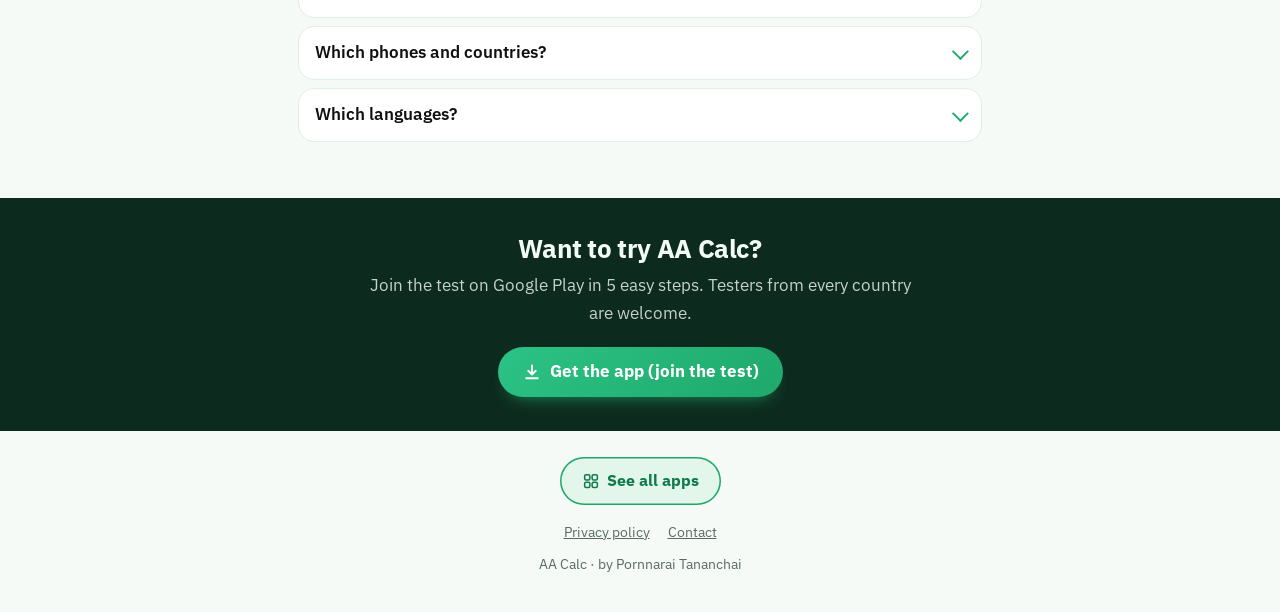
==== commit a26695fa: "Add 'See all apps' button (header + footer, 5 languages) to intro, join, privacy -> https://motoraat" ====
--- a/docs/index.html
+++ b/docs/index.html
@@ -22,7 +22,7 @@
 <link rel="stylesheet" href="assets/site.css">
 </head>
 <body data-page="index" data-lang-root>
-<header class="hd"><div class="hd-in"><a class="logo" href="index.html" data-int aria-label="AA Calc"><svg viewBox="0 0 64 64" aria-hidden="true"><defs><linearGradient id="lg" x1="0" y1="0" x2="1" y2="1"><stop offset="0" stop-color="#2cc386"/><stop offset="1" stop-color="#1fa86b"/></linearGradient></defs><rect width="64" height="64" rx="15" fill="url(#lg)"/><g stroke="#fff" stroke-width="5.400" stroke-linecap="round" fill="none"><path d="M20.600 13.600v14M13.600 20.600h14M36.500 20.500h14M15.500 38.300l10.200 10.200M25.700 38.300L15.500 48.500M36.500 39.200h14M36.500 47.700h14"/></g></svg><span>AA Calc</span></a><label class="lang"><svg viewBox="0 0 24 24" width="18" height="18" fill="none" stroke="currentColor" stroke-width="1.8" stroke-linecap="round" aria-hidden="true"><circle cx="12" cy="12" r="9"/><path d="M3 12h18M12 3c3 3.200 3 14.800 0 18M12 3c-3 3.200-3 14.800 0 18"/></svg><select id="lang" data-aria="langLabel" aria-label="Language"><option value="th">ไทย</option><option value="en" selected>English</option><option value="ko">한국어</option><option value="zh">简体中文</option><option value="hi">हिन्दी</option></select></label></div></header>
+<header class="hd"><div class="hd-in"><a class="logo" href="index.html" data-int aria-label="AA Calc"><svg viewBox="0 0 64 64" aria-hidden="true"><defs><linearGradient id="lg" x1="0" y1="0" x2="1" y2="1"><stop offset="0" stop-color="#2cc386"/><stop offset="1" stop-color="#1fa86b"/></linearGradient></defs><rect width="64" height="64" rx="15" fill="url(#lg)"/><g stroke="#fff" stroke-width="5.400" stroke-linecap="round" fill="none"><path d="M20.600 13.600v14M13.600 20.600h14M36.500 20.500h14M15.500 38.300l10.200 10.200M25.700 38.300L15.500 48.500M36.500 39.200h14M36.500 47.700h14"/></g></svg><span>AA Calc</span></a><div class="hd-r"><a class="apps apps-hd" data-press data-apps href="https://motoraathailand.github.io/"><svg viewBox="0 0 24 24" aria-hidden="true"><rect x="3.5" y="3.5" width="7" height="7" rx="2"/><rect x="13.5" y="3.5" width="7" height="7" rx="2"/><rect x="3.5" y="13.5" width="7" height="7" rx="2"/><rect x="13.5" y="13.5" width="7" height="7" rx="2"/></svg><span data-t="allApps">See all apps</span></a><label class="lang"><svg viewBox="0 0 24 24" width="18" height="18" fill="none" stroke="currentColor" stroke-width="1.8" stroke-linecap="round" aria-hidden="true"><circle cx="12" cy="12" r="9"/><path d="M3 12h18M12 3c3 3.200 3 14.800 0 18M12 3c-3 3.200-3 14.800 0 18"/></svg><select id="lang" data-aria="langLabel" aria-label="Language"><option value="th">ไทย</option><option value="en" selected>English</option><option value="ko">한국어</option><option value="zh">简体中文</option><option value="hi">हिन्दी</option></select></label></div></div></header>
 <main id="main">
 <section class="hero"><div class="wrap hero-in">
   <div class="hero-copy" data-stagger="70">
@@ -77,7 +77,7 @@
   <a class="btn" data-press data-ripple data-int href="join.html"><svg viewBox="0 0 24 24" aria-hidden="true"><path d="M12 4v11M7.500 10.500L12 15l4.500-4.500M5 19.500h14"/></svg><span data-t="joinB">Get the app (join the test)</span></a>
 </div></section>
 </main>
-<footer class="ft"><div class="wrap"><div class="links"><a href="privacy.html" data-int data-t="privacy">Privacy policy</a><a href="mailto:motoraathailand@gmail.com" data-t="contact">Contact</a></div><p data-t="made">AA Calc · by Pornnarai Tananchai</p></div></footer>
+<footer class="ft"><div class="wrap"><a class="apps apps-ft" data-press data-apps href="https://motoraathailand.github.io/"><svg viewBox="0 0 24 24" aria-hidden="true"><rect x="3.5" y="3.5" width="7" height="7" rx="2"/><rect x="13.5" y="3.5" width="7" height="7" rx="2"/><rect x="3.5" y="13.5" width="7" height="7" rx="2"/><rect x="13.5" y="13.5" width="7" height="7" rx="2"/></svg><span data-t="allApps">See all apps</span></a><div class="links"><a href="privacy.html" data-int data-t="privacy">Privacy policy</a><a href="mailto:motoraathailand@gmail.com" data-t="contact">Contact</a></div><p data-t="made">AA Calc · by Pornnarai Tananchai</p></div></footer>
 <script src="assets/strings.js"></script>
 <script src="assets/motion.js"></script>
 <script src="assets/site.js"></script>
--- a/docs/assets/site.css
+++ b/docs/assets/site.css
@@ -275,3 +275,16 @@
 .iabrow .btn{min-height:44px;padding:8px 14px;font-size:15px}
 .iab small{display:block;min-height:1em;margin-top:4px;font-size:13px}
 .iab .btn.ghost{color:#4a3700}
+
+/* "See all apps" button (AA common rule 2026-11-02): header pill + footer button to the app collection */
+.hd-r{display:flex;align-items:center;gap:8px;min-width:0}
+.apps{display:inline-flex;align-items:center;gap:7px;text-decoration:none;font-weight:700;border-radius:999px;white-space:nowrap;transition:transform var(--m-fast) var(--m-spring),background-color var(--m-fast) var(--m-ease),box-shadow var(--m-fast) var(--m-ease)}
+.apps svg{width:18px;height:18px;flex:none;fill:none;stroke:currentColor;stroke-width:2;stroke-linecap:round;stroke-linejoin:round}
+.apps:active{transform:scale(.96);transition-duration:120ms}
+.apps-hd{height:40px;padding:0 14px 0 11px;font-size:14px;color:var(--charcoal);background:var(--gold-on-dark);box-shadow:0 6px 16px -10px var(--gold-on-dark)}
+.apps-hd:hover{transform:translateY(-1px)}
+.apps-ft{min-height:48px;padding:10px 22px;margin:0 auto 16px;font-size:16px;color:var(--brand-ink);background:var(--brand-soft);box-shadow:inset 0 0 0 1.5px var(--brand)}
+.apps-ft:hover{transform:translateY(-2px)}
+.ft .apps-ft{color:var(--brand-ink)}
+@media (max-width:480px){.hd-in{padding:0 12px;gap:6px}.logo span{display:none}.apps-hd{padding:0 11px 0 9px;font-size:13px;gap:5px}.lang{padding:0 2px 0 9px}.lang select{max-width:92px;font-size:14px}.back{font-size:14px}}
+@media (max-width:340px){.apps-hd span{position:absolute;width:1px;height:1px;overflow:hidden;clip:rect(0 0 0 0)}}
